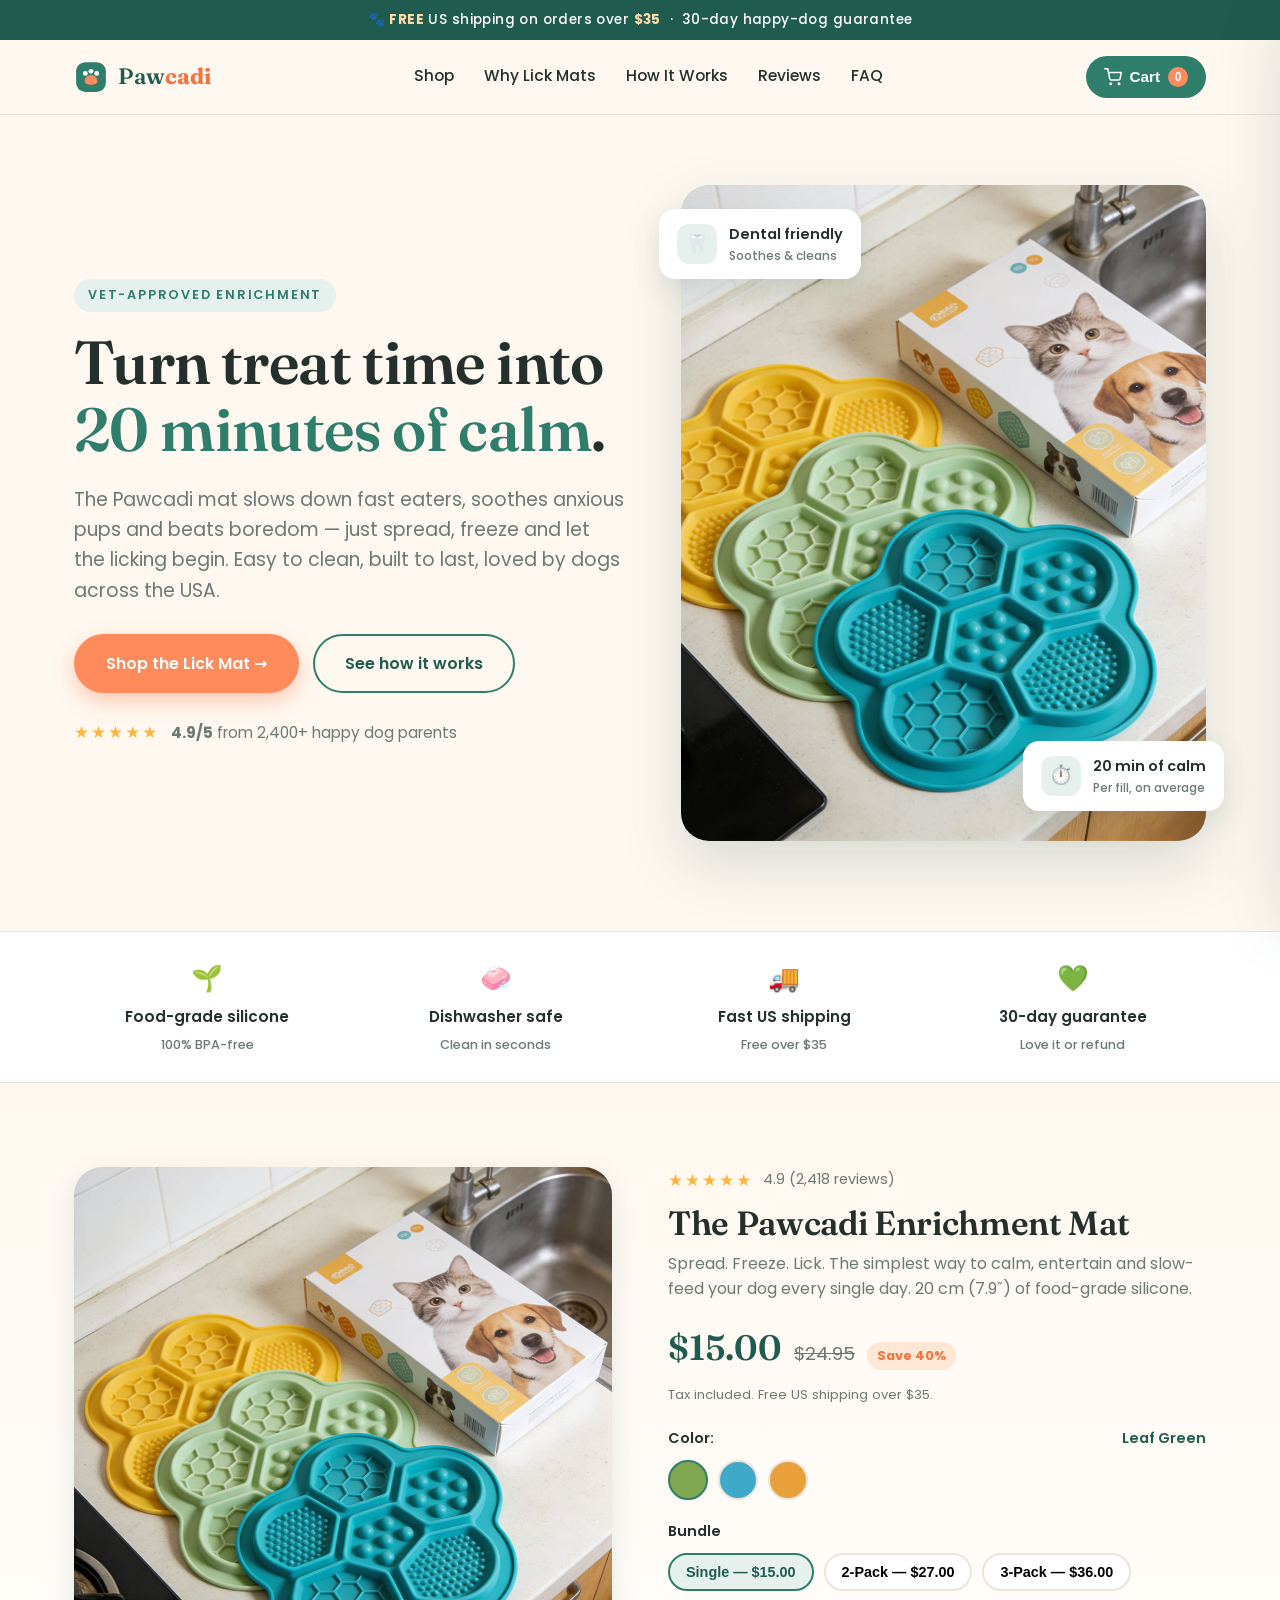
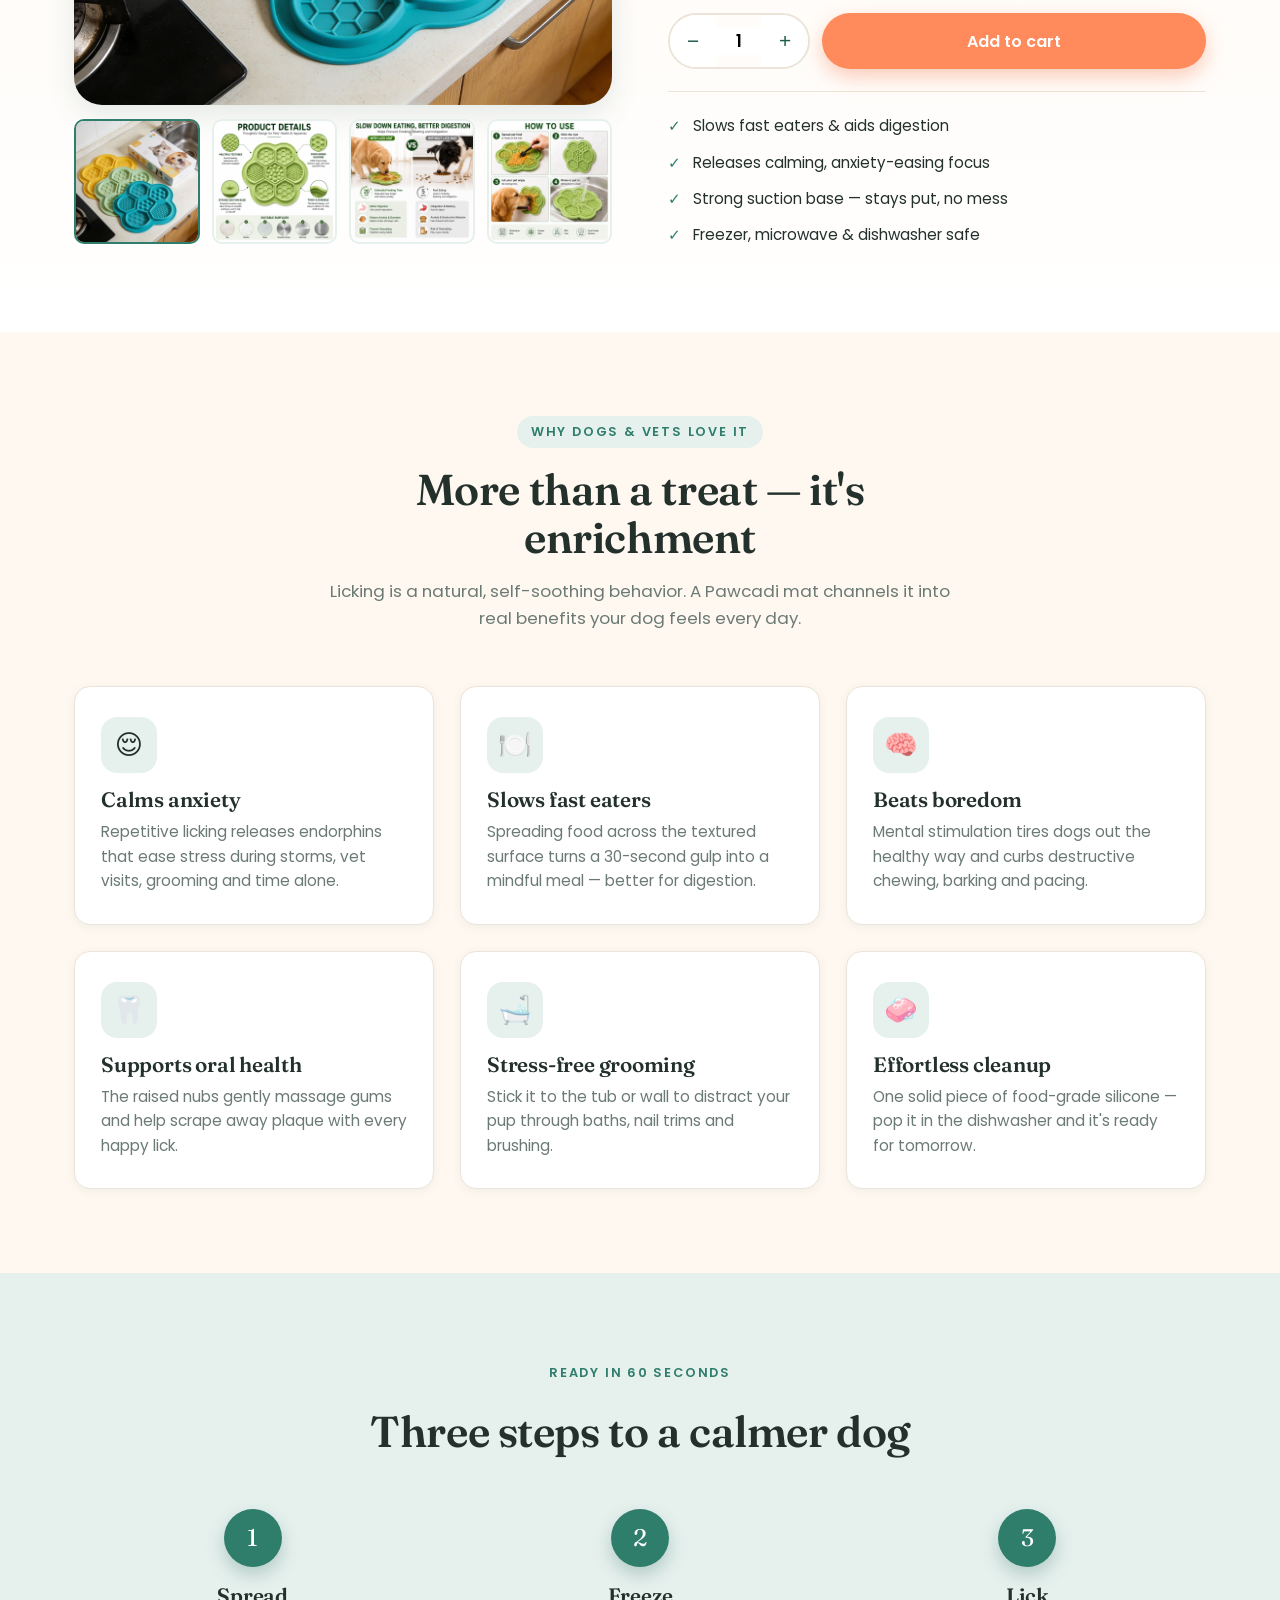
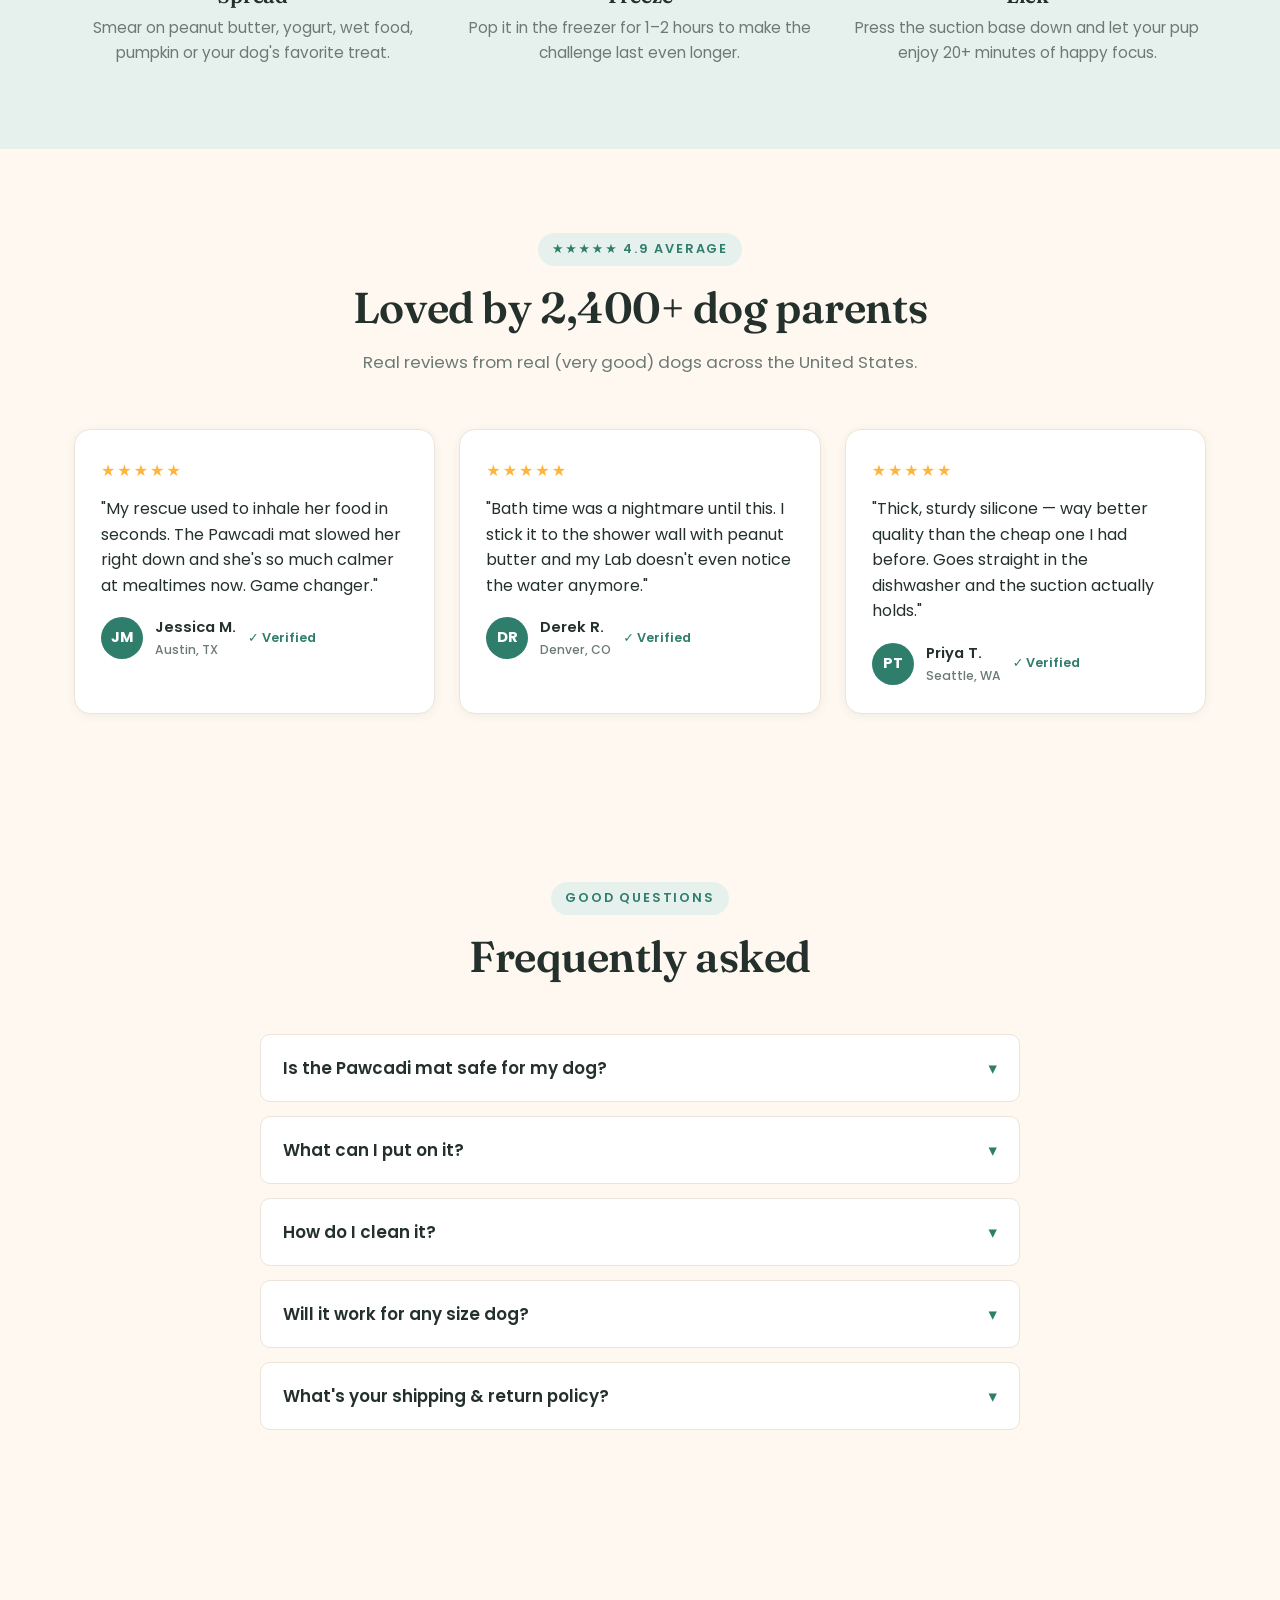
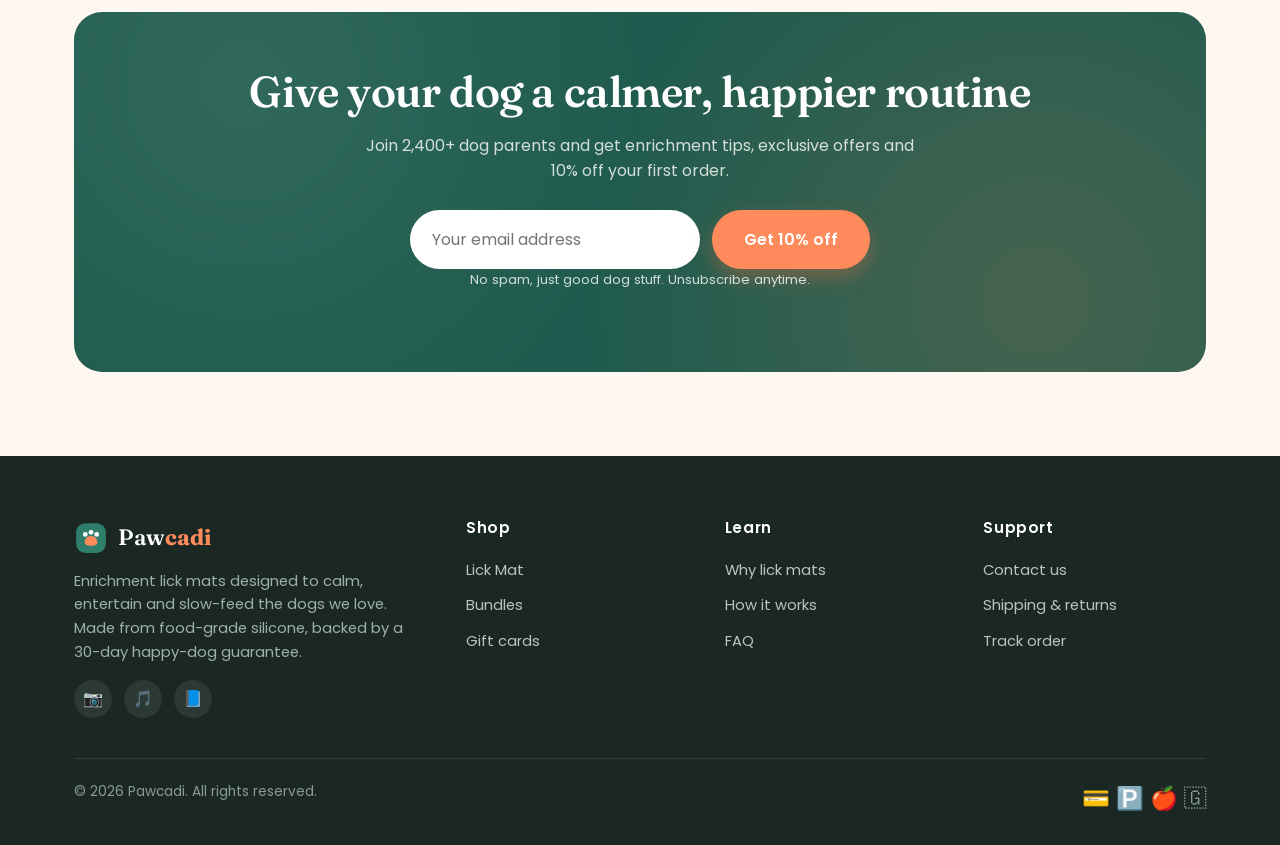
==== index.html @ 3068d496 "Pawcadi storefront: dog lick mat e-commerce site Static HTML/CSS/JS storefront wired to Shopify chec" ====
<!DOCTYPE html>
<html lang="en">
<head>
  <meta charset="UTF-8" />
  <meta name="viewport" content="width=device-width, initial-scale=1.0" />
  <title>Pawcadi — Enrichment Lick Mats for Dogs | Calm, Slow-Feed &amp; Treat</title>
  <meta name="description" content="Pawcadi makes vet-approved silicone lick mats that calm anxious dogs, slow down fast eaters and turn treat time into 20 minutes of happy enrichment. Free US shipping over $35." />

  <!-- Open Graph -->
  <meta property="og:title" content="Pawcadi — Enrichment Lick Mats for Dogs" />
  <meta property="og:description" content="Calm anxious pups, slow down fast eaters, and beat boredom with the vet-approved Pawcadi mat." />
  <meta property="og:type" content="website" />
  <meta property="og:image" content="assets/images/hero.jpg" />

  <link rel="icon" href="assets/favicon.svg" type="image/svg+xml" />

  <!-- Fonts -->
  <link rel="preconnect" href="https://fonts.googleapis.com" />
  <link rel="preconnect" href="https://fonts.gstatic.com" crossorigin />
  <link href="https://fonts.googleapis.com/css2?family=Fraunces:opsz,wght@9..144,500;9..144,600&family=Poppins:wght@400;500;600;700&display=swap" rel="stylesheet" />

  <link rel="stylesheet" href="css/styles.css" />
</head>
<body>

  <!-- Announcement bar -->
  <div class="announce">
    🐾 <b>FREE</b> US shipping on orders over <b>$35</b> &nbsp;·&nbsp; 30-day happy-dog guarantee
  </div>

  <!-- Header -->
  <header class="site-header" id="top">
    <div class="container nav">
      <a href="#top" class="logo" aria-label="Pawcadi home">
        <svg viewBox="0 0 48 48" fill="none" aria-hidden="true">
          <rect x="3" y="3" width="42" height="42" rx="13" fill="#2f7d6b"/>
          <circle cx="16" cy="19" r="3.4" fill="#fff"/>
          <circle cx="24" cy="16" r="3.4" fill="#fff"/>
          <circle cx="32" cy="19" r="3.4" fill="#fff"/>
          <path d="M24 21c5 0 9 4 9 9 0 3.5-4 5-9 5s-9-1.5-9-5c0-5 4-9 9-9z" fill="#ff8a5b"/>
        </svg>
        <span>Paw<b>cadi</b></span>
      </a>

      <nav class="nav-links" aria-label="Primary">
        <a href="#shop">Shop</a>
        <a href="#benefits">Why Lick Mats</a>
        <a href="#how">How It Works</a>
        <a href="#reviews">Reviews</a>
        <a href="#faq">FAQ</a>
      </nav>

      <div class="nav-actions">
        <button class="cart-btn" id="openCart" aria-haspopup="dialog">
          <svg width="18" height="18" viewBox="0 0 24 24" fill="none" stroke="currentColor" stroke-width="2" stroke-linecap="round" stroke-linejoin="round" aria-hidden="true">
            <circle cx="9" cy="21" r="1"/><circle cx="20" cy="21" r="1"/>
            <path d="M1 1h4l2.7 13.4a2 2 0 0 0 2 1.6h9.7a2 2 0 0 0 2-1.6L23 6H6"/>
          </svg>
          <span class="label">Cart</span>
          <span class="cart-count" id="cartCount">0</span>
        </button>
        <button class="nav-toggle" id="navToggle" aria-label="Menu" aria-expanded="false">
          <span></span><span></span><span></span>
        </button>
      </div>
    </div>
  </header>

  <main>
    <!-- Hero -->
    <section class="hero">
      <div class="container hero-grid">
        <div class="hero-copy">
          <span class="eyebrow">Vet-approved enrichment</span>
          <h1>Turn treat time into <em>20 minutes of calm</em>.</h1>
          <p class="hero-lead">
            The Pawcadi mat slows down fast eaters, soothes anxious pups and beats
            boredom — just spread, freeze and let the licking begin. Easy to clean,
            built to last, loved by dogs across the USA.
          </p>
          <div class="hero-cta">
            <a href="#shop" class="btn btn-primary">Shop the Lick Mat →</a>
            <a href="#how" class="btn btn-ghost">See how it works</a>
          </div>
          <div class="hero-rating">
            <span class="stars" aria-hidden="true">★★★★★</span>
            <span><b>4.9/5</b> from 2,400+ happy dog parents</span>
          </div>
        </div>

        <div class="hero-media">
          <div class="media-frame">
            <img src="assets/images/hero.jpg" alt="Happy dog licking a Pawcadi enrichment mat"
                 onerror="this.onerror=null;this.src='assets/placeholder.svg'" />
          </div>
          <div class="floating-card tl">
            <span class="ic">🦷</span>
            <span>Dental friendly<small>Soothes &amp; cleans</small></span>
          </div>
          <div class="floating-card br">
            <span class="ic">⏱️</span>
            <span>20 min of calm<small>Per fill, on average</small></span>
          </div>
        </div>
      </div>
    </section>

    <!-- Trust strip -->
    <div class="trust">
      <div class="container trust-grid">
        <div class="trust-item"><span class="ic">🌱</span> Food-grade silicone <small>100% BPA-free</small></div>
        <div class="trust-item"><span class="ic">🧼</span> Dishwasher safe <small>Clean in seconds</small></div>
        <div class="trust-item"><span class="ic">🚚</span> Fast US shipping <small>Free over $35</small></div>
        <div class="trust-item"><span class="ic">💚</span> 30-day guarantee <small>Love it or refund</small></div>
      </div>
    </div>

    <!-- Product / Buy box -->
    <section id="shop">
      <div class="container">
        <div class="product">
          <!-- Gallery -->
          <div class="gallery">
            <div class="main-img">
              <img id="mainImg" src="assets/images/product-1.jpg" alt="Pawcadi silicone lick mat"
                   onerror="this.onerror=null;this.src='assets/placeholder.svg'" />
            </div>
            <div class="thumbs" id="thumbs">
              <button class="thumb is-active" data-img="assets/images/product-1.jpg" aria-label="View image 1">
                <img src="assets/images/product-1.jpg" alt="" onerror="this.onerror=null;this.src='assets/placeholder.svg'" />
              </button>
              <button class="thumb" data-img="assets/images/product-2.jpg" aria-label="View image 2">
                <img src="assets/images/product-2.jpg" alt="" onerror="this.onerror=null;this.src='assets/placeholder.svg'" />
              </button>
              <button class="thumb" data-img="assets/images/product-3.jpg" aria-label="View image 3">
                <img src="assets/images/product-3.jpg" alt="" onerror="this.onerror=null;this.src='assets/placeholder.svg'" />
              </button>
              <button class="thumb" data-img="assets/images/product-4.jpg" aria-label="View image 4">
                <img src="assets/images/product-4.jpg" alt="" onerror="this.onerror=null;this.src='assets/placeholder.svg'" />
              </button>
            </div>
          </div>

          <!-- Buy box -->
          <div class="buybox">
            <div class="rating-row">
              <span class="stars" aria-hidden="true">★★★★★</span>
              <span>4.9 (2,418 reviews)</span>
            </div>
            <h2>The Pawcadi Enrichment Mat</h2>
            <p class="subtitle">Spread. Freeze. Lick. The simplest way to calm, entertain and slow-feed your dog every single day. 20&nbsp;cm (7.9″) of food-grade silicone.</p>

            <div class="price-row">
              <span class="price" id="displayPrice">$15.00</span>
              <span class="price-old">$24.95</span>
              <span class="price-save">Save 40%</span>
            </div>
            <p class="tax-note">Tax included. Free US shipping over $35.</p>

            <!-- Color -->
            <div class="opt-group">
              <div class="opt-label">Color: <span class="val" id="colorVal">Leaf Green</span></div>
              <div class="swatches" id="colorSwatches" role="group" aria-label="Color">
                <button class="swatch is-active" data-color="#7fa650" data-name="Leaf Green" style="background:#7fa650" aria-label="Leaf Green"></button>
                <button class="swatch" data-color="#3fa9c9" data-name="Ocean Blue" style="background:#3fa9c9" aria-label="Ocean Blue"></button>
                <button class="swatch" data-color="#e8a13a" data-name="Sunset Orange" style="background:#e8a13a" aria-label="Sunset Orange"></button>
              </div>
            </div>

            <!-- Bundle / size -->
            <div class="opt-group">
              <div class="opt-label">Bundle</div>
              <div class="swatches" id="bundleSwatches" role="group" aria-label="Bundle">
                <button class="swatch is-active" data-price="15.00" data-units="1" data-name="Single Mat">Single — $15.00</button>
                <button class="swatch" data-price="27.00" data-units="2" data-name="2-Pack (Best Value)">2-Pack — $27.00</button>
                <button class="swatch" data-price="36.00" data-units="3" data-name="3-Pack">3-Pack — $36.00</button>
              </div>
            </div>

            <!-- Qty + add -->
            <div class="qty-add">
              <div class="qty">
                <button type="button" id="qtyMinus" aria-label="Decrease quantity">−</button>
                <input id="qtyInput" type="number" value="1" min="1" max="20" inputmode="numeric" aria-label="Quantity" />
                <button type="button" id="qtyPlus" aria-label="Increase quantity">+</button>
              </div>
              <button class="btn btn-primary btn-add" id="addToCart">Add to cart</button>
            </div>

            <ul class="buy-perks">
              <li><span class="ic">✓</span> Slows fast eaters &amp; aids digestion</li>
              <li><span class="ic">✓</span> Releases calming, anxiety-easing focus</li>
              <li><span class="ic">✓</span> Strong suction base — stays put, no mess</li>
              <li><span class="ic">✓</span> Freezer, microwave &amp; dishwasher safe</li>
            </ul>
          </div>
        </div>
      </div>
    </section>

    <!-- Benefits -->
    <section id="benefits">
      <div class="container">
        <div class="section-head">
          <span class="eyebrow">Why dogs &amp; vets love it</span>
          <h2>More than a treat — it's enrichment</h2>
          <p>Licking is a natural, self-soothing behavior. A Pawcadi mat channels it into real benefits your dog feels every day.</p>
        </div>
        <div class="benefits-grid">
          <article class="benefit">
            <div class="ic">😌</div>
            <h3>Calms anxiety</h3>
            <p>Repetitive licking releases endorphins that ease stress during storms, vet visits, grooming and time alone.</p>
          </article>
          <article class="benefit">
            <div class="ic">🍽️</div>
            <h3>Slows fast eaters</h3>
            <p>Spreading food across the textured surface turns a 30-second gulp into a mindful meal — better for digestion.</p>
          </article>
          <article class="benefit">
            <div class="ic">🧠</div>
            <h3>Beats boredom</h3>
            <p>Mental stimulation tires dogs out the healthy way and curbs destructive chewing, barking and pacing.</p>
          </article>
          <article class="benefit">
            <div class="ic">🦷</div>
            <h3>Supports oral health</h3>
            <p>The raised nubs gently massage gums and help scrape away plaque with every happy lick.</p>
          </article>
          <article class="benefit">
            <div class="ic">🛁</div>
            <h3>Stress-free grooming</h3>
            <p>Stick it to the tub or wall to distract your pup through baths, nail trims and brushing.</p>
          </article>
          <article class="benefit">
            <div class="ic">🧼</div>
            <h3>Effortless cleanup</h3>
            <p>One solid piece of food-grade silicone — pop it in the dishwasher and it's ready for tomorrow.</p>
          </article>
        </div>
      </div>
    </section>

    <!-- How it works -->
    <section id="how" class="how">
      <div class="container">
        <div class="section-head">
          <span class="eyebrow">Ready in 60 seconds</span>
          <h2>Three steps to a calmer dog</h2>
        </div>
        <div class="steps">
          <div class="step">
            <div class="num">1</div>
            <h3>Spread</h3>
            <p>Smear on peanut butter, yogurt, wet food, pumpkin or your dog's favorite treat.</p>
          </div>
          <div class="step">
            <div class="num">2</div>
            <h3>Freeze</h3>
            <p>Pop it in the freezer for 1–2 hours to make the challenge last even longer.</p>
          </div>
          <div class="step">
            <div class="num">3</div>
            <h3>Lick</h3>
            <p>Press the suction base down and let your pup enjoy 20+ minutes of happy focus.</p>
          </div>
        </div>
      </div>
    </section>

    <!-- Reviews -->
    <section id="reviews">
      <div class="container">
        <div class="section-head">
          <span class="eyebrow">★★★★★ 4.9 average</span>
          <h2>Loved by 2,400+ dog parents</h2>
          <p>Real reviews from real (very good) dogs across the United States.</p>
        </div>
        <div class="reviews-grid">
          <article class="review">
            <div class="stars" aria-hidden="true">★★★★★</div>
            <p>"My rescue used to inhale her food in seconds. The Pawcadi mat slowed her right down and she's so much calmer at mealtimes now. Game changer."</p>
            <div class="reviewer">
              <span class="avatar">JM</span>
              <span>Jessica M. <small>Austin, TX</small></span>
              <span class="verified">✓ Verified</span>
            </div>
          </article>
          <article class="review">
            <div class="stars" aria-hidden="true">★★★★★</div>
            <p>"Bath time was a nightmare until this. I stick it to the shower wall with peanut butter and my Lab doesn't even notice the water anymore."</p>
            <div class="reviewer">
              <span class="avatar">DR</span>
              <span>Derek R. <small>Denver, CO</small></span>
              <span class="verified">✓ Verified</span>
            </div>
          </article>
          <article class="review">
            <div class="stars" aria-hidden="true">★★★★★</div>
            <p>"Thick, sturdy silicone — way better quality than the cheap one I had before. Goes straight in the dishwasher and the suction actually holds."</p>
            <div class="reviewer">
              <span class="avatar">PT</span>
              <span>Priya T. <small>Seattle, WA</small></span>
              <span class="verified">✓ Verified</span>
            </div>
          </article>
        </div>
      </div>
    </section>

    <!-- FAQ -->
    <section id="faq">
      <div class="container">
        <div class="section-head">
          <span class="eyebrow">Good questions</span>
          <h2>Frequently asked</h2>
        </div>
        <div class="faq">
          <div class="faq-item">
            <button class="faq-q">Is the Pawcadi mat safe for my dog?
              <span class="chev" aria-hidden="true">▾</span></button>
            <div class="faq-a"><p>Yes. It's made from 100% food-grade, BPA-free silicone with no fillers. As with any feeding product, always supervise your dog and replace the mat if it becomes damaged.</p></div>
          </div>
          <div class="faq-item">
            <button class="faq-q">What can I put on it?
              <span class="chev" aria-hidden="true">▾</span></button>
            <div class="faq-a"><p>Anything spreadable and dog-safe: peanut butter (xylitol-free), plain yogurt, wet food, mashed banana, pumpkin purée, bone broth or wet kibble. Freeze it to make the fun last longer.</p></div>
          </div>
          <div class="faq-item">
            <button class="faq-q">How do I clean it?
              <span class="chev" aria-hidden="true">▾</span></button>
            <div class="faq-a"><p>It's top-rack dishwasher safe, or rinse it under warm soapy water. The single-piece silicone design means no cracks or seams for food to hide in.</p></div>
          </div>
          <div class="faq-item">
            <button class="faq-q">Will it work for any size dog?
              <span class="chev" aria-hidden="true">▾</span></button>
            <div class="faq-a"><p>Absolutely — from Chihuahuas to Great Danes. The mat suits all breeds; just match the portion size to your dog and supervise smaller pups.</p></div>
          </div>
          <div class="faq-item">
            <button class="faq-q">What's your shipping &amp; return policy?
              <span class="chev" aria-hidden="true">▾</span></button>
            <div class="faq-a"><p>We ship across the USA in 3–5 business days, free on orders over $35. Not happy? Return it within 30 days for a full refund — no questions asked.</p></div>
          </div>
        </div>
      </div>
    </section>

    <!-- CTA band -->
    <section>
      <div class="container">
        <div class="cta-band">
          <h2>Give your dog a calmer, happier routine</h2>
          <p>Join 2,400+ dog parents and get enrichment tips, exclusive offers and 10% off your first order.</p>
          <form class="newsletter" id="newsletter">
            <input type="email" placeholder="Your email address" aria-label="Email address" required />
            <button class="btn btn-primary" type="submit">Get 10% off</button>
          </form>
          <p class="cta-note">No spam, just good dog stuff. Unsubscribe anytime.</p>
        </div>
      </div>
    </section>
  </main>

  <!-- Footer -->
  <footer class="site-footer">
    <div class="container">
      <div class="footer-grid">
        <div class="footer-about">
          <a href="#top" class="logo">
            <svg viewBox="0 0 48 48" fill="none" aria-hidden="true" style="width:34px;height:34px">
              <rect x="3" y="3" width="42" height="42" rx="13" fill="#2f7d6b"/>
              <circle cx="16" cy="19" r="3.4" fill="#fff"/><circle cx="24" cy="16" r="3.4" fill="#fff"/>
              <circle cx="32" cy="19" r="3.4" fill="#fff"/>
              <path d="M24 21c5 0 9 4 9 9 0 3.5-4 5-9 5s-9-1.5-9-5c0-5 4-9 9-9z" fill="#ff8a5b"/>
            </svg>
            <span style="color:#fff">Paw<b style="color:#ff8a5b">cadi</b></span>
          </a>
          <p>Enrichment lick mats designed to calm, entertain and slow-feed the dogs we love. Made from food-grade silicone, backed by a 30-day happy-dog guarantee.</p>
          <div class="socials">
            <a href="#" aria-label="Instagram">📷</a>
            <a href="#" aria-label="TikTok">🎵</a>
            <a href="#" aria-label="Facebook">📘</a>
          </div>
        </div>
        <div class="footer-col">
          <h4>Shop</h4>
          <a href="#shop">Lick Mat</a>
          <a href="#shop">Bundles</a>
          <a href="#shop">Gift cards</a>
        </div>
        <div class="footer-col">
          <h4>Learn</h4>
          <a href="#benefits">Why lick mats</a>
          <a href="#how">How it works</a>
          <a href="#faq">FAQ</a>
        </div>
        <div class="footer-col">
          <h4>Support</h4>
          <a href="#">Contact us</a>
          <a href="#">Shipping &amp; returns</a>
          <a href="#">Track order</a>
        </div>
      </div>
      <div class="footer-bottom">
        <span>© <span id="year"></span> Pawcadi. All rights reserved.</span>
        <span class="payments" aria-label="Accepted payments">💳 🅿️ 🍎 🇬</span>
      </div>
    </div>
  </footer>

  <!-- Cart drawer -->
  <div class="overlay" id="overlay"></div>
  <aside class="drawer" id="drawer" role="dialog" aria-modal="true" aria-label="Shopping cart">
    <div class="drawer-head">
      <h3>Your cart</h3>
      <button class="drawer-close" id="closeCart" aria-label="Close cart">×</button>
    </div>
    <div class="drawer-body" id="cartBody"></div>
    <div class="drawer-foot">
      <div class="cart-total"><span>Subtotal</span><span id="cartTotal">$0.00</span></div>
      <p class="ship-note" id="shipNote">Add $35.00 more for free shipping.</p>
      <button class="btn btn-dark btn-block" id="checkoutBtn">Checkout</button>
    </div>
  </aside>

  <script src="js/main.js"></script>
</body>
</html>
---- css/styles.css ----
/* =====================================================================
   Pawcadi — Enrichment Lick Mats for Dogs
   Stylesheet
   ---------------------------------------------------------------------
   Sections:
   1.  Design tokens (CSS variables)
   2.  Reset & base
   3.  Layout helpers
   4.  Buttons & badges
   5.  Header & navigation
   6.  Announcement bar
   7.  Hero
   8.  Trust strip
   9.  Product / buy box
   10. Benefits
   11. How to use
   12. Reviews
   13. FAQ
   14. Guarantee / newsletter
   15. Footer
   16. Cart drawer
   17. Responsive
   ===================================================================== */

/* 1. Design tokens ---------------------------------------------------- */
:root {
  --brand:       #2f7d6b;
  --brand-dark:  #1f5b4e;
  --brand-soft:  #e6f1ee;
  --accent:      #ff8a5b;
  --accent-dark: #f4733f;
  --cream:       #fff8f0;
  --ink:         #23302c;
  --muted:       #6b7a74;
  --line:        #ece4d8;
  --white:       #ffffff;
  --star:        #ffb53d;

  --radius:   16px;
  --radius-sm: 10px;
  --radius-lg: 28px;
  --shadow-sm: 0 2px 10px rgba(31, 91, 78, .07);
  --shadow:    0 10px 30px rgba(31, 91, 78, .12);
  --shadow-lg: 0 24px 60px rgba(31, 91, 78, .18);

  --max: 1180px;
  --font: "Poppins", "Segoe UI", system-ui, -apple-system, sans-serif;
  --font-head: "Fraunces", Georgia, "Times New Roman", serif;
}

/* 2. Reset & base ----------------------------------------------------- */
*, *::before, *::after { box-sizing: border-box; }

html { scroll-behavior: smooth; }

body {
  margin: 0;
  font-family: var(--font);
  color: var(--ink);
  background: var(--cream);
  line-height: 1.6;
  -webkit-font-smoothing: antialiased;
}

img { max-width: 100%; display: block; }

a { color: inherit; text-decoration: none; }

h1, h2, h3, h4 {
  font-family: var(--font-head);
  font-weight: 600;
  line-height: 1.1;
  margin: 0 0 .4em;
  letter-spacing: -.01em;
}

h2 { font-size: clamp(1.9rem, 4vw, 2.7rem); }
h3 { font-size: 1.3rem; }

p { margin: 0 0 1rem; }

ul { margin: 0; padding: 0; list-style: none; }

:focus-visible {
  outline: 3px solid var(--accent);
  outline-offset: 2px;
  border-radius: 4px;
}

.visually-hidden {
  position: absolute; width: 1px; height: 1px;
  padding: 0; margin: -1px; overflow: hidden;
  clip: rect(0 0 0 0); white-space: nowrap; border: 0;
}

/* 3. Layout helpers --------------------------------------------------- */
.container {
  width: 100%;
  max-width: var(--max);
  margin: 0 auto;
  padding: 0 24px;
}

section { padding: 84px 0; }

.section-head {
  text-align: center;
  max-width: 640px;
  margin: 0 auto 54px;
}

.section-head p { color: var(--muted); font-size: 1.05rem; }

.eyebrow {
  display: inline-block;
  font-family: var(--font);
  font-weight: 600;
  font-size: .8rem;
  letter-spacing: .14em;
  text-transform: uppercase;
  color: var(--brand);
  background: var(--brand-soft);
  padding: 6px 14px;
  border-radius: 100px;
  margin-bottom: 18px;
}

/* 4. Buttons & badges ------------------------------------------------- */
.btn {
  display: inline-flex;
  align-items: center;
  justify-content: center;
  gap: 10px;
  font-family: var(--font);
  font-weight: 600;
  font-size: 1rem;
  padding: 15px 30px;
  border-radius: 100px;
  border: 2px solid transparent;
  cursor: pointer;
  transition: transform .15s ease, box-shadow .2s ease, background .2s ease;
  white-space: nowrap;
}
.btn:active { transform: translateY(1px); }

.btn-primary {
  background: var(--accent);
  color: #fff;
  box-shadow: 0 8px 20px rgba(244, 115, 63, .35);
}
.btn-primary:hover { background: var(--accent-dark); transform: translateY(-2px); }

.btn-dark { background: var(--brand); color: #fff; }
.btn-dark:hover { background: var(--brand-dark); transform: translateY(-2px); }

.btn-ghost {
  background: transparent;
  color: var(--brand-dark);
  border-color: var(--brand);
}
.btn-ghost:hover { background: var(--brand-soft); }

.btn-block { width: 100%; }

.pill {
  display: inline-flex;
  align-items: center;
  gap: 7px;
  font-size: .85rem;
  font-weight: 600;
  color: var(--brand-dark);
}

/* 5. Header & navigation ---------------------------------------------- */
.site-header {
  position: sticky;
  top: 0;
  z-index: 50;
  background: rgba(255, 248, 240, .9);
  backdrop-filter: blur(10px);
  border-bottom: 1px solid var(--line);
}
.nav {
  display: flex;
  align-items: center;
  justify-content: space-between;
  gap: 20px;
  height: 74px;
}
.logo {
  display: flex;
  align-items: center;
  gap: 10px;
  font-family: var(--font-head);
  font-weight: 600;
  font-size: 1.4rem;
  color: var(--brand-dark);
}
.logo svg { width: 34px; height: 34px; }
.logo span b { color: var(--accent-dark); }

.nav-links {
  display: flex;
  gap: 30px;
  font-weight: 500;
  font-size: .97rem;
}
.nav-links a { position: relative; padding: 4px 0; color: var(--ink); }
.nav-links a::after {
  content: "";
  position: absolute;
  left: 0; bottom: -2px;
  width: 0; height: 2px;
  background: var(--accent);
  transition: width .2s ease;
}
.nav-links a:hover::after { width: 100%; }

.nav-actions { display: flex; align-items: center; gap: 12px; }

.cart-btn {
  position: relative;
  display: inline-flex;
  align-items: center;
  gap: 8px;
  background: var(--brand);
  color: #fff;
  border: none;
  padding: 11px 18px;
  border-radius: 100px;
  font-weight: 600;
  font-size: .95rem;
  cursor: pointer;
  transition: background .2s ease;
}
.cart-btn:hover { background: var(--brand-dark); }
.cart-count {
  background: var(--accent);
  color: #fff;
  font-size: .75rem;
  font-weight: 700;
  min-width: 20px;
  height: 20px;
  padding: 0 5px;
  border-radius: 100px;
  display: grid;
  place-items: center;
}

.nav-toggle {
  display: none;
  background: none;
  border: none;
  cursor: pointer;
  padding: 6px;
}
.nav-toggle span {
  display: block;
  width: 24px; height: 2px;
  background: var(--ink);
  margin: 5px 0;
  border-radius: 2px;
  transition: .2s ease;
}

/* 6. Announcement bar ------------------------------------------------- */
.announce {
  background: var(--brand-dark);
  color: #fff;
  text-align: center;
  font-size: .85rem;
  letter-spacing: .03em;
  padding: 9px 16px;
  font-weight: 500;
}
.announce b { color: #ffd9a8; }

/* 7. Hero ------------------------------------------------------------- */
.hero { padding: 70px 0 90px; overflow: hidden; }
.hero-grid {
  display: grid;
  grid-template-columns: 1.05fr 1fr;
  gap: 56px;
  align-items: center;
}
.hero h1 {
  font-size: clamp(2.4rem, 5.2vw, 3.8rem);
  margin-bottom: .35em;
}
.hero h1 em { color: var(--brand); font-style: normal; }
.hero-lead {
  font-size: 1.18rem;
  color: var(--muted);
  max-width: 32em;
  margin-bottom: 28px;
}
.hero-cta { display: flex; flex-wrap: wrap; gap: 14px; margin-bottom: 26px; }

.hero-rating {
  display: flex;
  align-items: center;
  gap: 12px;
  font-size: .95rem;
  color: var(--muted);
}
.stars { color: var(--star); letter-spacing: 2px; font-size: 1.05rem; }

.hero-media { position: relative; }
.hero-media .media-frame {
  border-radius: var(--radius-lg);
  box-shadow: var(--shadow-lg);
  overflow: hidden;
  aspect-ratio: 4 / 5;
  background: var(--brand-soft);
}
.hero-media .media-frame img,
.media-frame img { width: 100%; height: 100%; object-fit: cover; }

.floating-card {
  position: absolute;
  background: #fff;
  border-radius: var(--radius);
  box-shadow: var(--shadow);
  padding: 14px 18px;
  display: flex;
  align-items: center;
  gap: 12px;
  font-size: .9rem;
  font-weight: 600;
}
.floating-card .ic {
  width: 40px; height: 40px;
  border-radius: 12px;
  background: var(--brand-soft);
  display: grid; place-items: center;
  font-size: 1.2rem;
}
.floating-card.tl { top: 24px; left: -22px; }
.floating-card.br { bottom: 30px; right: -18px; }
.floating-card small { display: block; font-weight: 500; color: var(--muted); }

/* 8. Trust strip ------------------------------------------------------ */
.trust {
  background: var(--white);
  border-top: 1px solid var(--line);
  border-bottom: 1px solid var(--line);
  padding: 26px 0;
}
.trust-grid {
  display: grid;
  grid-template-columns: repeat(4, 1fr);
  gap: 22px;
  text-align: center;
}
.trust-item {
  display: flex;
  flex-direction: column;
  align-items: center;
  gap: 6px;
  font-weight: 600;
  font-size: .95rem;
}
.trust-item .ic { font-size: 1.6rem; }
.trust-item small { font-weight: 500; color: var(--muted); font-size: .8rem; }

/* 9. Product / buy box ------------------------------------------------ */
#shop { background: linear-gradient(180deg, var(--cream), #fff); }
.product {
  display: grid;
  grid-template-columns: 1fr 1fr;
  gap: 56px;
  align-items: start;
}

/* gallery */
.gallery .main-img {
  border-radius: var(--radius-lg);
  overflow: hidden;
  aspect-ratio: 1 / 1;
  background: var(--brand-soft);
  box-shadow: var(--shadow);
}
.gallery .main-img img { width: 100%; height: 100%; object-fit: cover; }
.thumbs {
  display: grid;
  grid-template-columns: repeat(4, 1fr);
  gap: 12px;
  margin-top: 14px;
}
.thumb {
  border-radius: var(--radius-sm);
  overflow: hidden;
  aspect-ratio: 1 / 1;
  background: var(--brand-soft);
  border: 2px solid transparent;
  cursor: pointer;
  padding: 0;
  transition: border-color .15s ease, transform .15s ease;
}
.thumb img { width: 100%; height: 100%; object-fit: cover; }
.thumb:hover { transform: translateY(-2px); }
.thumb.is-active { border-color: var(--brand); }

/* buy box */
.buybox .rating-row {
  display: flex; align-items: center; gap: 10px;
  font-size: .9rem; color: var(--muted); margin-bottom: 12px;
}
.buybox h2 { font-size: 2.1rem; margin-bottom: .25em; }
.buybox .subtitle { color: var(--muted); margin-bottom: 18px; }

.price-row {
  display: flex; align-items: baseline; gap: 12px; margin-bottom: 8px;
}
.price { font-family: var(--font-head); font-size: 2.2rem; font-weight: 600; color: var(--brand-dark); }
.price-old { color: var(--muted); text-decoration: line-through; font-size: 1.15rem; }
.price-save {
  background: #ffe7d6; color: var(--accent-dark);
  font-weight: 700; font-size: .8rem;
  padding: 4px 10px; border-radius: 100px;
}
.tax-note { font-size: .82rem; color: var(--muted); margin-bottom: 22px; }

.opt-group { margin-bottom: 20px; }
.opt-label {
  font-weight: 600; font-size: .9rem; margin-bottom: 10px;
  display: flex; justify-content: space-between;
}
.opt-label .val { color: var(--brand-dark); }
.swatches { display: flex; gap: 10px; flex-wrap: wrap; }
.swatch {
  border: 2px solid var(--line);
  background: #fff;
  border-radius: 100px;
  padding: 9px 16px;
  font-weight: 600;
  font-size: .9rem;
  cursor: pointer;
  transition: .15s ease;
}
.swatch:hover { border-color: var(--brand); }
.swatch.is-active { border-color: var(--brand); background: var(--brand-soft); color: var(--brand-dark); }
.swatch[data-color] { width: 40px; height: 40px; padding: 0; border-radius: 50%; }

.qty-add { display: flex; gap: 12px; margin: 22px 0 16px; }
.qty {
  display: flex; align-items: center;
  border: 2px solid var(--line);
  border-radius: 100px;
  overflow: hidden;
}
.qty button {
  width: 46px; height: 52px;
  background: #fff; border: none; cursor: pointer;
  font-size: 1.3rem; color: var(--brand-dark);
}
.qty button:hover { background: var(--brand-soft); }
.qty input {
  width: 46px; text-align: center; border: none;
  font-size: 1.05rem; font-weight: 600; font-family: var(--font);
  -moz-appearance: textfield;
}
.qty input::-webkit-outer-spin-button,
.qty input::-webkit-inner-spin-button { -webkit-appearance: none; margin: 0; }

.buybox .btn-add { flex: 1; height: 56px; }

.buy-perks {
  border-top: 1px solid var(--line);
  margin-top: 22px; padding-top: 22px;
  display: grid; gap: 12px;
}
.buy-perks li { display: flex; gap: 12px; align-items: flex-start; font-size: .95rem; }
.buy-perks .ic { color: var(--brand); flex-shrink: 0; font-weight: 700; }

/* 10. Benefits -------------------------------------------------------- */
.benefits-grid {
  display: grid;
  grid-template-columns: repeat(3, 1fr);
  gap: 26px;
}
.benefit {
  background: #fff;
  border: 1px solid var(--line);
  border-radius: var(--radius);
  padding: 30px 26px;
  box-shadow: var(--shadow-sm);
  transition: transform .2s ease, box-shadow .2s ease;
}
.benefit:hover { transform: translateY(-4px); box-shadow: var(--shadow); }
.benefit .ic {
  width: 56px; height: 56px;
  border-radius: 16px;
  background: var(--brand-soft);
  display: grid; place-items: center;
  font-size: 1.7rem;
  margin-bottom: 16px;
}
.benefit h3 { margin-bottom: 8px; }
.benefit p { color: var(--muted); margin: 0; font-size: .96rem; }

/* 11. How to use ------------------------------------------------------ */
.how { background: var(--brand-soft); }
.steps { display: grid; grid-template-columns: repeat(3, 1fr); gap: 30px; }
.step { text-align: center; position: relative; }
.step .num {
  width: 58px; height: 58px;
  margin: 0 auto 18px;
  border-radius: 50%;
  background: var(--brand);
  color: #fff;
  font-family: var(--font-head);
  font-size: 1.5rem;
  display: grid; place-items: center;
  box-shadow: 0 8px 18px rgba(31, 91, 78, .25);
}
.step h3 { margin-bottom: 8px; }
.step p { color: var(--muted); margin: 0; font-size: .96rem; }

/* 12. Reviews --------------------------------------------------------- */
.reviews-grid {
  display: grid;
  grid-template-columns: repeat(3, 1fr);
  gap: 24px;
}
.review {
  background: #fff;
  border: 1px solid var(--line);
  border-radius: var(--radius);
  padding: 28px 26px;
  box-shadow: var(--shadow-sm);
}
.review .stars { font-size: 1rem; margin-bottom: 12px; }
.review p { font-size: 1rem; }
.review .reviewer {
  display: flex; align-items: center; gap: 12px;
  margin-top: 18px; font-weight: 600; font-size: .92rem;
}
.review .avatar {
  width: 42px; height: 42px; border-radius: 50%;
  background: var(--brand); color: #fff;
  display: grid; place-items: center; font-weight: 700;
}
.review .reviewer small { display: block; color: var(--muted); font-weight: 500; }
.verified { color: var(--brand); font-size: .8rem; font-weight: 600; }

/* 13. FAQ ------------------------------------------------------------- */
.faq { max-width: 760px; margin: 0 auto; }
.faq-item {
  border: 1px solid var(--line);
  border-radius: var(--radius-sm);
  margin-bottom: 14px;
  background: #fff;
  overflow: hidden;
}
.faq-q {
  width: 100%;
  text-align: left;
  background: none;
  border: none;
  padding: 20px 22px;
  font-size: 1.05rem;
  font-weight: 600;
  font-family: var(--font);
  color: var(--ink);
  cursor: pointer;
  display: flex;
  justify-content: space-between;
  align-items: center;
  gap: 16px;
}
.faq-q .chev { transition: transform .2s ease; color: var(--brand); flex-shrink: 0; }
.faq-item.is-open .chev { transform: rotate(180deg); }
.faq-a {
  max-height: 0;
  overflow: hidden;
  transition: max-height .3s ease;
}
.faq-a p { padding: 0 22px 20px; margin: 0; color: var(--muted); }

/* 14. Guarantee / newsletter ------------------------------------------ */
.cta-band {
  background: var(--brand-dark);
  color: #fff;
  border-radius: var(--radius-lg);
  padding: 56px;
  text-align: center;
  background-image: radial-gradient(circle at 15% 20%, rgba(255,255,255,.08), transparent 40%),
                    radial-gradient(circle at 85% 80%, rgba(255,138,91,.18), transparent 45%);
}
.cta-band h2 { color: #fff; }
.cta-band p { color: rgba(255,255,255,.8); max-width: 36em; margin: 0 auto 26px; }
.newsletter {
  display: flex; gap: 12px; max-width: 460px; margin: 0 auto;
  flex-wrap: wrap; justify-content: center;
}
.newsletter input {
  flex: 1; min-width: 220px;
  border: none; border-radius: 100px;
  padding: 15px 22px; font-size: 1rem; font-family: var(--font);
}
.cta-note { font-size: .82rem; color: rgba(255,255,255,.6); margin-top: 14px; }

/* 15. Footer ---------------------------------------------------------- */
.site-footer {
  background: #1a2723;
  color: #cdd8d3;
  padding: 64px 0 28px;
}
.footer-grid {
  display: grid;
  grid-template-columns: 1.6fr 1fr 1fr 1fr;
  gap: 36px;
  padding-bottom: 40px;
  border-bottom: 1px solid rgba(255,255,255,.1);
}
.site-footer .logo { color: #fff; margin-bottom: 14px; }
.footer-about p { color: #9fb0a9; font-size: .92rem; max-width: 28em; }
.footer-col h4 { color: #fff; font-family: var(--font); font-size: .95rem; letter-spacing: .04em; margin-bottom: 16px; }
.footer-col a { display: block; padding: 6px 0; color: #b8c5bf; font-size: .92rem; }
.footer-col a:hover { color: #fff; }
.socials { display: flex; gap: 12px; margin-top: 16px; }
.socials a {
  width: 38px; height: 38px; border-radius: 50%;
  background: rgba(255,255,255,.08);
  display: grid; place-items: center;
}
.socials a:hover { background: var(--brand); }
.footer-bottom {
  display: flex; justify-content: space-between; flex-wrap: wrap; gap: 12px;
  padding-top: 22px; font-size: .85rem; color: #8a9b94;
}
.payments { display: flex; gap: 8px; align-items: center; font-size: 1.4rem; }

/* 16. Cart drawer ----------------------------------------------------- */
.overlay {
  position: fixed; inset: 0;
  background: rgba(20, 30, 26, .5);
  opacity: 0; visibility: hidden;
  transition: .25s ease;
  z-index: 90;
}
.overlay.is-open { opacity: 1; visibility: visible; }

.drawer {
  position: fixed;
  top: 0; right: 0;
  width: min(420px, 100%);
  height: 100%;
  background: var(--cream);
  z-index: 100;
  transform: translateX(100%);
  transition: transform .3s cubic-bezier(.4,0,.2,1);
  display: flex;
  flex-direction: column;
  box-shadow: var(--shadow-lg);
}
.drawer.is-open { transform: translateX(0); }
.drawer-head {
  display: flex; align-items: center; justify-content: space-between;
  padding: 22px 24px; border-bottom: 1px solid var(--line);
}
.drawer-head h3 { margin: 0; }
.drawer-close {
  background: none; border: none; cursor: pointer;
  font-size: 1.5rem; line-height: 1; color: var(--muted);
}
.drawer-body { flex: 1; overflow-y: auto; padding: 18px 24px; }

.cart-item {
  display: grid;
  grid-template-columns: 64px 1fr auto;
  gap: 14px;
  padding: 14px 0;
  border-bottom: 1px solid var(--line);
  align-items: center;
}
.cart-item .ci-img {
  width: 64px; height: 64px; border-radius: 12px;
  overflow: hidden; background: var(--brand-soft);
}
.cart-item .ci-img img { width: 100%; height: 100%; object-fit: cover; }
.cart-item h4 { font-family: var(--font); font-size: .95rem; margin: 0 0 4px; }
.cart-item .ci-meta { font-size: .82rem; color: var(--muted); }
.cart-item .ci-qty { display: inline-flex; align-items: center; gap: 8px; margin-top: 6px; }
.cart-item .ci-qty button {
  width: 26px; height: 26px; border-radius: 7px;
  border: 1px solid var(--line); background: #fff; cursor: pointer;
  font-size: 1rem; line-height: 1; color: var(--brand-dark);
}
.cart-item .ci-price { font-weight: 700; color: var(--brand-dark); }
.ci-remove {
  background: none; border: none; cursor: pointer;
  color: var(--muted); font-size: .78rem; text-decoration: underline;
  margin-top: 6px; padding: 0;
}

.cart-empty { text-align: center; color: var(--muted); padding: 60px 20px; }
.cart-empty .big { font-size: 3rem; margin-bottom: 10px; }

.drawer-foot { border-top: 1px solid var(--line); padding: 20px 24px; }
.cart-total {
  display: flex; justify-content: space-between;
  font-weight: 700; font-size: 1.15rem; margin-bottom: 6px;
}
.drawer-foot .ship-note { font-size: .82rem; color: var(--muted); margin-bottom: 16px; }

/* 17. Responsive ------------------------------------------------------ */
@media (max-width: 960px) {
  .hero-grid, .product { grid-template-columns: 1fr; gap: 40px; }
  .hero-media { order: -1; max-width: 460px; margin: 0 auto; }
  .floating-card.tl { left: 8px; }
  .floating-card.br { right: 8px; }
  .benefits-grid, .reviews-grid, .steps { grid-template-columns: 1fr 1fr; }
  .footer-grid { grid-template-columns: 1fr 1fr; }
}

@media (max-width: 720px) {
  section { padding: 60px 0; }
  .nav-links { display: none; }
  .nav-toggle { display: block; }
  .site-header.nav-open .nav-links {
    display: flex;
    position: absolute;
    top: 74px; left: 0; right: 0;
    flex-direction: column;
    background: var(--cream);
    padding: 18px 24px;
    gap: 6px;
    border-bottom: 1px solid var(--line);
    box-shadow: var(--shadow);
  }
  .site-header.nav-open .nav-links a { padding: 10px 0; }
  .trust-grid { grid-template-columns: 1fr 1fr; gap: 26px; }
  .benefits-grid, .reviews-grid, .steps { grid-template-columns: 1fr; }
  .footer-grid { grid-template-columns: 1fr; gap: 26px; }
  .cta-band { padding: 40px 24px; }
  .cart-btn .label { display: none; }
}

@media (prefers-reduced-motion: reduce) {
  * { animation: none !important; scroll-behavior: auto !important; transition: none !important; }
}
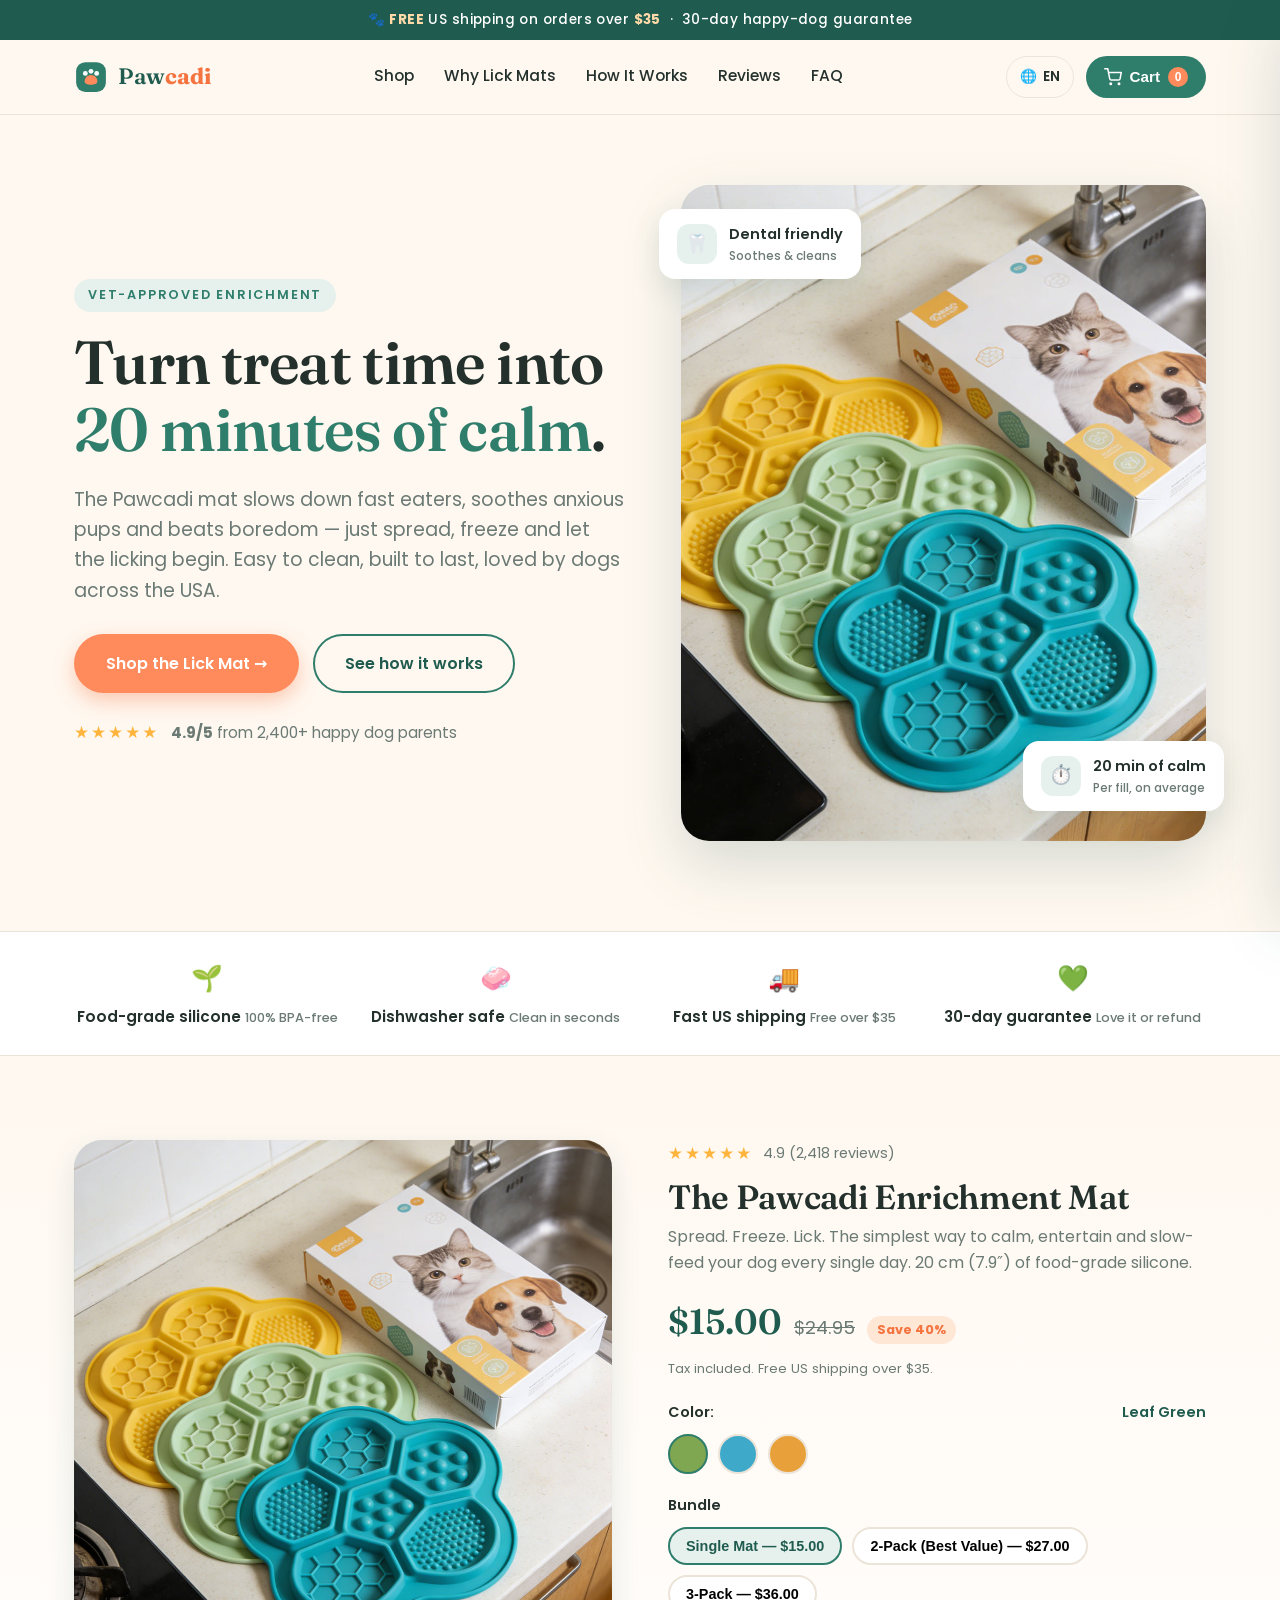
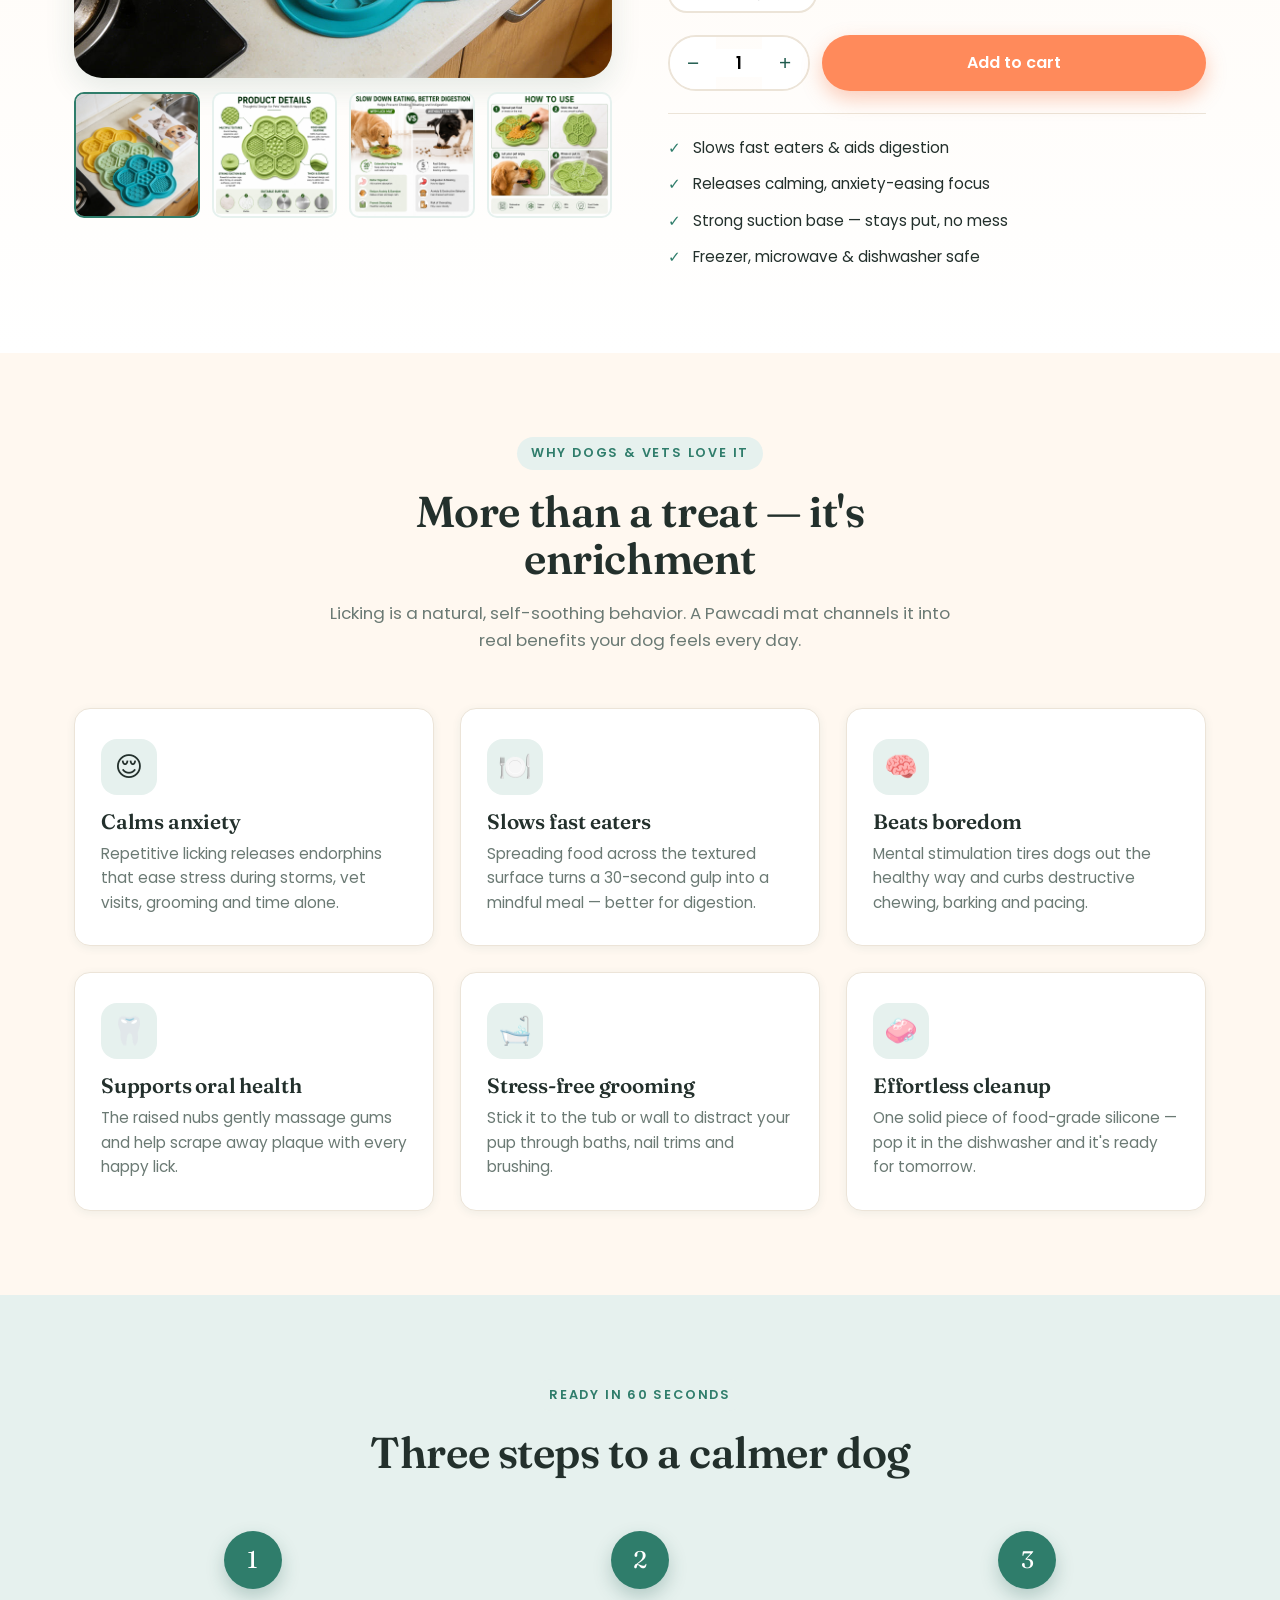
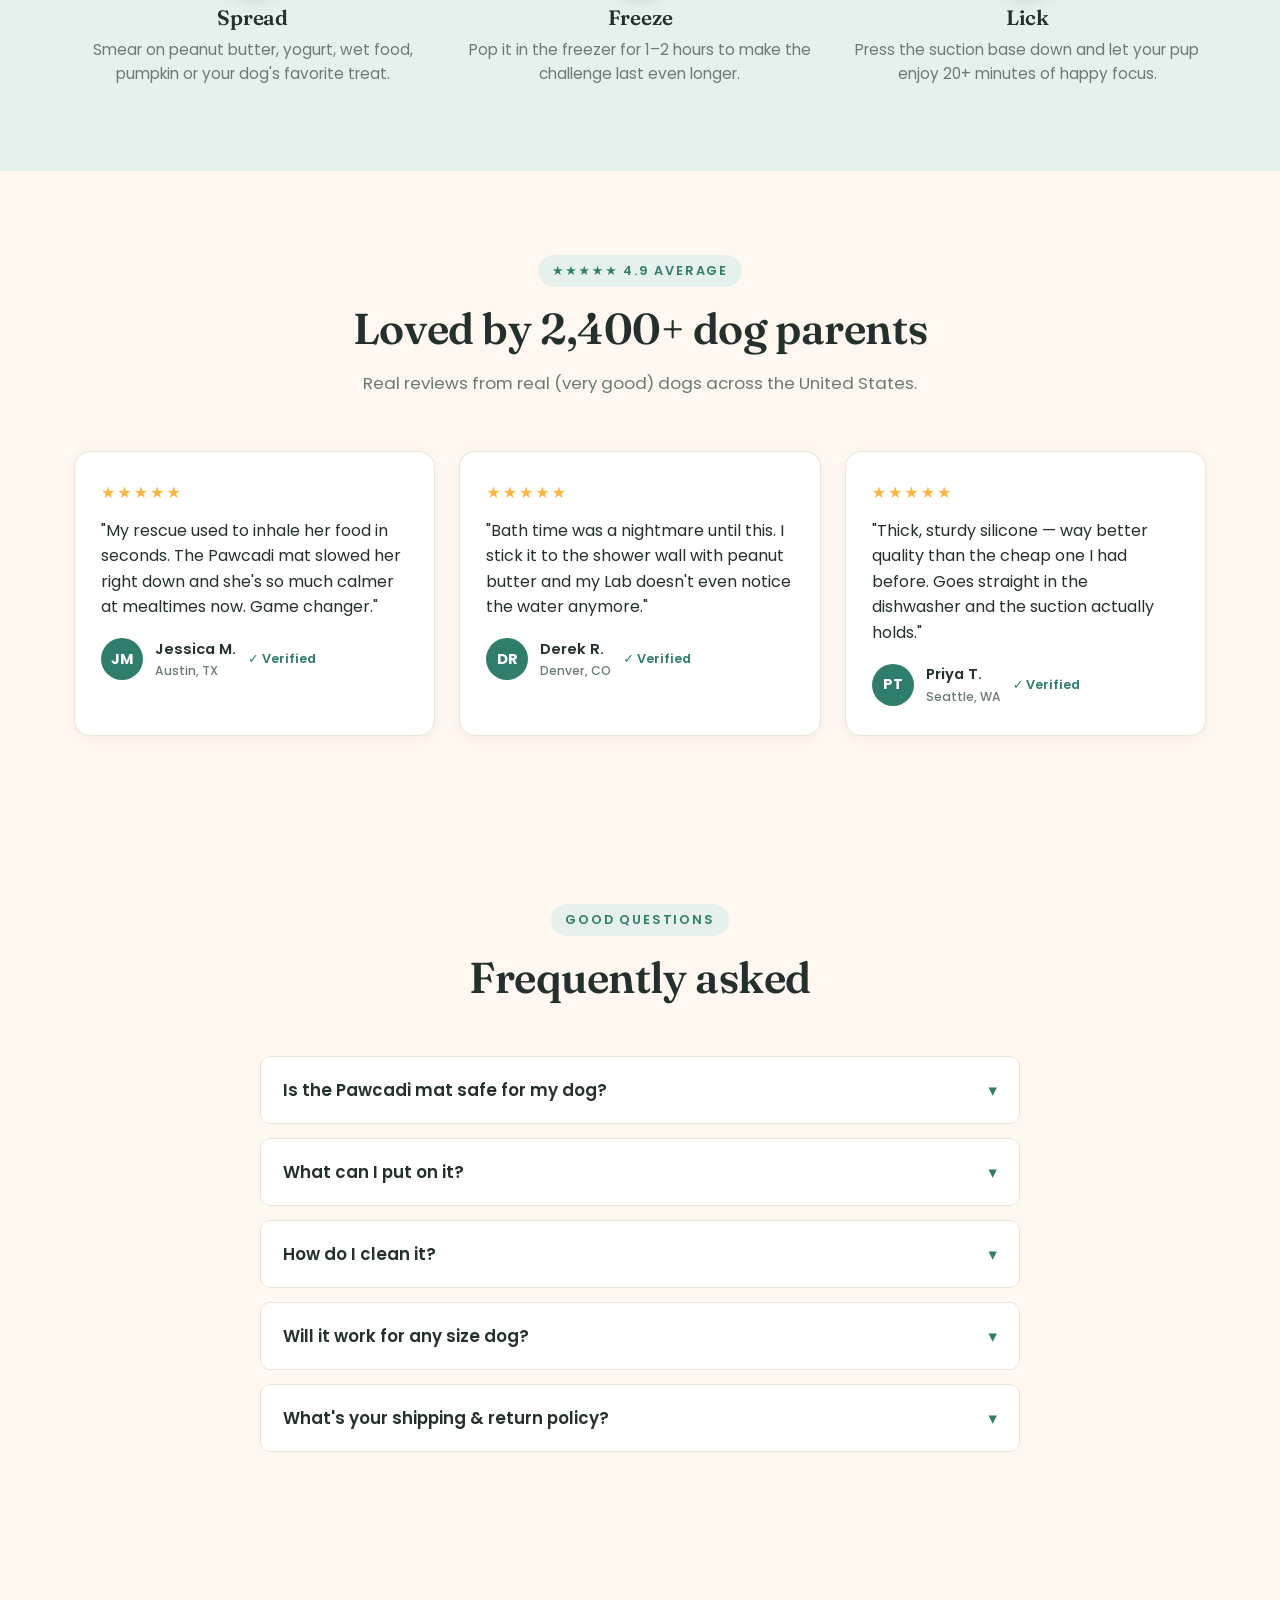
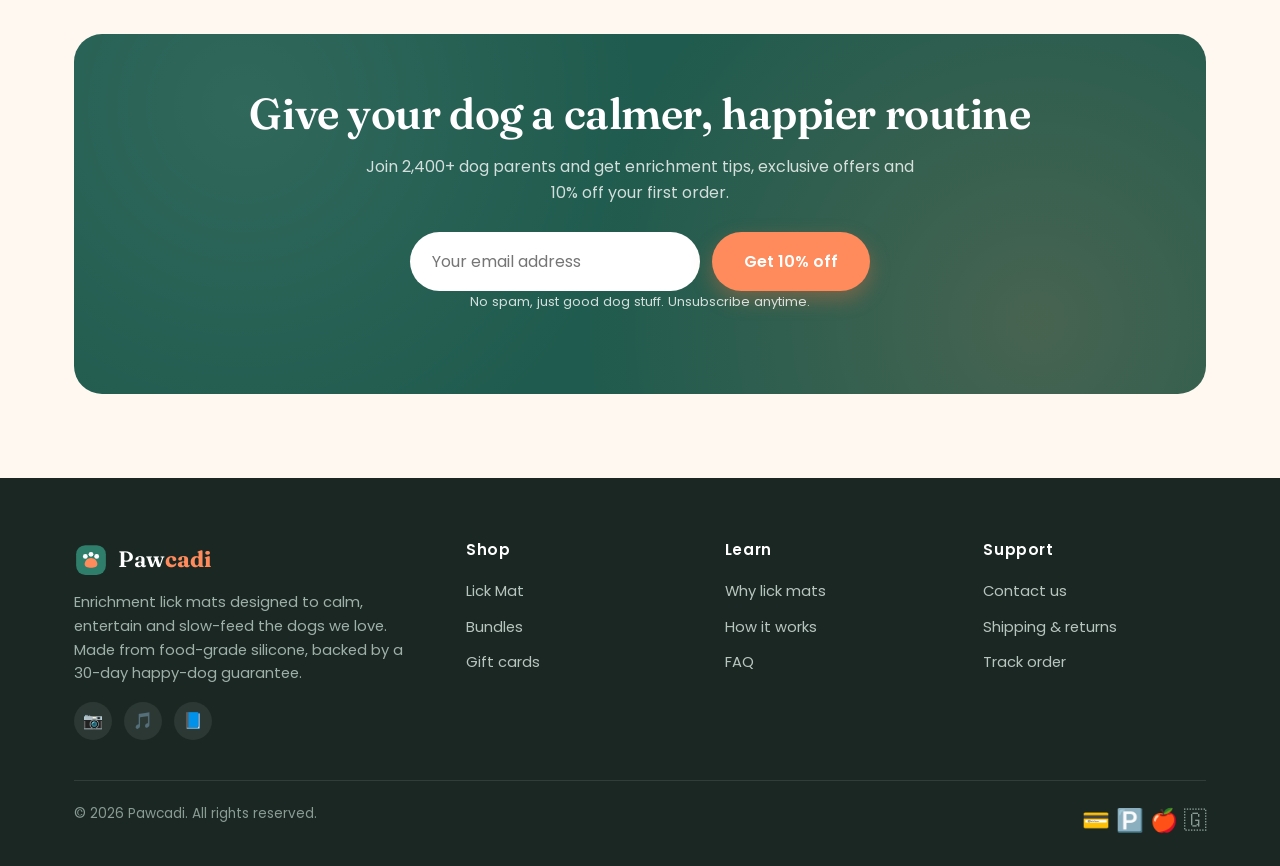
==== commit 859c9132: "Bilingual EN/ES storefront with dual currency (USD $15 / EUR €12) - Language toggle + browser auto-d" ====
--- a/index.html
+++ b/index.html
@@ -4,7 +4,7 @@
   <meta charset="UTF-8" />
   <meta name="viewport" content="width=device-width, initial-scale=1.0" />
   <title>Pawcadi — Enrichment Lick Mats for Dogs | Calm, Slow-Feed &amp; Treat</title>
-  <meta name="description" content="Pawcadi makes vet-approved silicone lick mats that calm anxious dogs, slow down fast eaters and turn treat time into 20 minutes of happy enrichment. Free US shipping over $35." />
+  <meta name="description" content="Pawcadi makes vet-approved silicone lick mats that calm anxious dogs, slow down fast eaters and turn treat time into 20 minutes of happy enrichment." />
 
   <!-- Open Graph -->
   <meta property="og:title" content="Pawcadi — Enrichment Lick Mats for Dogs" />
@@ -24,7 +24,7 @@
 <body>
 
   <!-- Announcement bar -->
-  <div class="announce">
+  <div class="announce" data-i18n-html="announce">
     🐾 <b>FREE</b> US shipping on orders over <b>$35</b> &nbsp;·&nbsp; 30-day happy-dog guarantee
   </div>
 
@@ -43,20 +43,23 @@
       </a>
 
       <nav class="nav-links" aria-label="Primary">
-        <a href="#shop">Shop</a>
-        <a href="#benefits">Why Lick Mats</a>
-        <a href="#how">How It Works</a>
-        <a href="#reviews">Reviews</a>
-        <a href="#faq">FAQ</a>
+        <a href="#shop" data-i18n="nav.shop">Shop</a>
+        <a href="#benefits" data-i18n="nav.why">Why Lick Mats</a>
+        <a href="#how" data-i18n="nav.how">How It Works</a>
+        <a href="#reviews" data-i18n="nav.reviews">Reviews</a>
+        <a href="#faq" data-i18n="nav.faq">FAQ</a>
       </nav>
 
       <div class="nav-actions">
+        <button class="lang-btn" id="langToggle" aria-label="Switch language / Cambiar idioma">
+          <span aria-hidden="true">🌐</span><span id="langCode">EN</span>
+        </button>
         <button class="cart-btn" id="openCart" aria-haspopup="dialog">
           <svg width="18" height="18" viewBox="0 0 24 24" fill="none" stroke="currentColor" stroke-width="2" stroke-linecap="round" stroke-linejoin="round" aria-hidden="true">
             <circle cx="9" cy="21" r="1"/><circle cx="20" cy="21" r="1"/>
             <path d="M1 1h4l2.7 13.4a2 2 0 0 0 2 1.6h9.7a2 2 0 0 0 2-1.6L23 6H6"/>
           </svg>
-          <span class="label">Cart</span>
+          <span class="label" data-i18n="nav.cart">Cart</span>
           <span class="cart-count" id="cartCount">0</span>
         </button>
         <button class="nav-toggle" id="navToggle" aria-label="Menu" aria-expanded="false">
@@ -71,20 +74,20 @@
     <section class="hero">
       <div class="container hero-grid">
         <div class="hero-copy">
-          <span class="eyebrow">Vet-approved enrichment</span>
-          <h1>Turn treat time into <em>20 minutes of calm</em>.</h1>
-          <p class="hero-lead">
+          <span class="eyebrow" data-i18n="hero.eyebrow">Vet-approved enrichment</span>
+          <h1 data-i18n-html="hero.h1">Turn treat time into <em>20 minutes of calm</em>.</h1>
+          <p class="hero-lead" data-i18n="hero.lead">
             The Pawcadi mat slows down fast eaters, soothes anxious pups and beats
             boredom — just spread, freeze and let the licking begin. Easy to clean,
             built to last, loved by dogs across the USA.
           </p>
           <div class="hero-cta">
-            <a href="#shop" class="btn btn-primary">Shop the Lick Mat →</a>
-            <a href="#how" class="btn btn-ghost">See how it works</a>
+            <a href="#shop" class="btn btn-primary" data-i18n="hero.cta1">Shop the Lick Mat →</a>
+            <a href="#how" class="btn btn-ghost" data-i18n="hero.cta2">See how it works</a>
           </div>
           <div class="hero-rating">
             <span class="stars" aria-hidden="true">★★★★★</span>
-            <span><b>4.9/5</b> from 2,400+ happy dog parents</span>
+            <span data-i18n-html="hero.rating"><b>4.9/5</b> from 2,400+ happy dog parents</span>
           </div>
         </div>
 
@@ -95,11 +98,11 @@
           </div>
           <div class="floating-card tl">
             <span class="ic">🦷</span>
-            <span>Dental friendly<small>Soothes &amp; cleans</small></span>
+            <span data-i18n-html="hero.card1">Dental friendly<small>Soothes &amp; cleans</small></span>
           </div>
           <div class="floating-card br">
             <span class="ic">⏱️</span>
-            <span>20 min of calm<small>Per fill, on average</small></span>
+            <span data-i18n-html="hero.card2">20 min of calm<small>Per fill, on average</small></span>
           </div>
         </div>
       </div>
@@ -108,10 +111,10 @@
     <!-- Trust strip -->
     <div class="trust">
       <div class="container trust-grid">
-        <div class="trust-item"><span class="ic">🌱</span> Food-grade silicone <small>100% BPA-free</small></div>
-        <div class="trust-item"><span class="ic">🧼</span> Dishwasher safe <small>Clean in seconds</small></div>
-        <div class="trust-item"><span class="ic">🚚</span> Fast US shipping <small>Free over $35</small></div>
-        <div class="trust-item"><span class="ic">💚</span> 30-day guarantee <small>Love it or refund</small></div>
+        <div class="trust-item"><span class="ic">🌱</span> <span data-i18n-html="trust.silicone">Food-grade silicone <small>100% BPA-free</small></span></div>
+        <div class="trust-item"><span class="ic">🧼</span> <span data-i18n-html="trust.dishwasher">Dishwasher safe <small>Clean in seconds</small></span></div>
+        <div class="trust-item"><span class="ic">🚚</span> <span data-i18n-html="trust.shipping">Fast US shipping <small>Free over $35</small></span></div>
+        <div class="trust-item"><span class="ic">💚</span> <span data-i18n-html="trust.guarantee">30-day guarantee <small>Love it or refund</small></span></div>
       </div>
     </div>
 
@@ -145,21 +148,21 @@
           <div class="buybox">
             <div class="rating-row">
               <span class="stars" aria-hidden="true">★★★★★</span>
-              <span>4.9 (2,418 reviews)</span>
-            </div>
-            <h2>The Pawcadi Enrichment Mat</h2>
-            <p class="subtitle">Spread. Freeze. Lick. The simplest way to calm, entertain and slow-feed your dog every single day. 20&nbsp;cm (7.9″) of food-grade silicone.</p>
+              <span data-i18n="prod.reviews">4.9 (2,418 reviews)</span>
+            </div>
+            <h2 data-i18n="prod.title">The Pawcadi Enrichment Mat</h2>
+            <p class="subtitle" data-i18n-html="prod.subtitle">Spread. Freeze. Lick. The simplest way to calm, entertain and slow-feed your dog every single day. 20&nbsp;cm (7.9″) of food-grade silicone.</p>
 
             <div class="price-row">
               <span class="price" id="displayPrice">$15.00</span>
-              <span class="price-old">$24.95</span>
-              <span class="price-save">Save 40%</span>
-            </div>
-            <p class="tax-note">Tax included. Free US shipping over $35.</p>
+              <span class="price-old" id="priceCompare">$24.95</span>
+              <span class="price-save" id="priceSave">Save 40%</span>
+            </div>
+            <p class="tax-note" data-i18n="prod.tax">Tax included. Free US shipping over $35.</p>
 
             <!-- Color -->
             <div class="opt-group">
-              <div class="opt-label">Color: <span class="val" id="colorVal">Leaf Green</span></div>
+              <div class="opt-label"><span data-i18n="prod.color">Color:</span> <span class="val" id="colorVal">Leaf Green</span></div>
               <div class="swatches" id="colorSwatches" role="group" aria-label="Color">
                 <button class="swatch is-active" data-color="#7fa650" data-name="Leaf Green" style="background:#7fa650" aria-label="Leaf Green"></button>
                 <button class="swatch" data-color="#3fa9c9" data-name="Ocean Blue" style="background:#3fa9c9" aria-label="Ocean Blue"></button>
@@ -169,11 +172,11 @@
 
             <!-- Bundle / size -->
             <div class="opt-group">
-              <div class="opt-label">Bundle</div>
+              <div class="opt-label" data-i18n="prod.bundle">Bundle</div>
               <div class="swatches" id="bundleSwatches" role="group" aria-label="Bundle">
-                <button class="swatch is-active" data-price="15.00" data-units="1" data-name="Single Mat">Single — $15.00</button>
-                <button class="swatch" data-price="27.00" data-units="2" data-name="2-Pack (Best Value)">2-Pack — $27.00</button>
-                <button class="swatch" data-price="36.00" data-units="3" data-name="3-Pack">3-Pack — $36.00</button>
+                <button class="swatch is-active" data-bundle="single" data-units="1">Single — $15.00</button>
+                <button class="swatch" data-bundle="2pack" data-units="2">2-Pack — $27.00</button>
+                <button class="swatch" data-bundle="3pack" data-units="3">3-Pack — $36.00</button>
               </div>
             </div>
 
@@ -184,14 +187,14 @@
                 <input id="qtyInput" type="number" value="1" min="1" max="20" inputmode="numeric" aria-label="Quantity" />
                 <button type="button" id="qtyPlus" aria-label="Increase quantity">+</button>
               </div>
-              <button class="btn btn-primary btn-add" id="addToCart">Add to cart</button>
+              <button class="btn btn-primary btn-add" id="addToCart" data-i18n="prod.add">Add to cart</button>
             </div>
 
             <ul class="buy-perks">
-              <li><span class="ic">✓</span> Slows fast eaters &amp; aids digestion</li>
-              <li><span class="ic">✓</span> Releases calming, anxiety-easing focus</li>
-              <li><span class="ic">✓</span> Strong suction base — stays put, no mess</li>
-              <li><span class="ic">✓</span> Freezer, microwave &amp; dishwasher safe</li>
+              <li><span class="ic">✓</span> <span data-i18n="prod.perk1">Slows fast eaters &amp; aids digestion</span></li>
+              <li><span class="ic">✓</span> <span data-i18n="prod.perk2">Releases calming, anxiety-easing focus</span></li>
+              <li><span class="ic">✓</span> <span data-i18n="prod.perk3">Strong suction base — stays put, no mess</span></li>
+              <li><span class="ic">✓</span> <span data-i18n="prod.perk4">Freezer, microwave &amp; dishwasher safe</span></li>
             </ul>
           </div>
         </div>
@@ -202,40 +205,40 @@
     <section id="benefits">
       <div class="container">
         <div class="section-head">
-          <span class="eyebrow">Why dogs &amp; vets love it</span>
-          <h2>More than a treat — it's enrichment</h2>
-          <p>Licking is a natural, self-soothing behavior. A Pawcadi mat channels it into real benefits your dog feels every day.</p>
+          <span class="eyebrow" data-i18n="ben.eyebrow">Why dogs &amp; vets love it</span>
+          <h2 data-i18n="ben.title">More than a treat — it's enrichment</h2>
+          <p data-i18n="ben.lead">Licking is a natural, self-soothing behavior. A Pawcadi mat channels it into real benefits your dog feels every day.</p>
         </div>
         <div class="benefits-grid">
           <article class="benefit">
             <div class="ic">😌</div>
-            <h3>Calms anxiety</h3>
-            <p>Repetitive licking releases endorphins that ease stress during storms, vet visits, grooming and time alone.</p>
+            <h3 data-i18n="ben.1t">Calms anxiety</h3>
+            <p data-i18n="ben.1p">Repetitive licking releases endorphins that ease stress during storms, vet visits, grooming and time alone.</p>
           </article>
           <article class="benefit">
             <div class="ic">🍽️</div>
-            <h3>Slows fast eaters</h3>
-            <p>Spreading food across the textured surface turns a 30-second gulp into a mindful meal — better for digestion.</p>
+            <h3 data-i18n="ben.2t">Slows fast eaters</h3>
+            <p data-i18n="ben.2p">Spreading food across the textured surface turns a 30-second gulp into a mindful meal — better for digestion.</p>
           </article>
           <article class="benefit">
             <div class="ic">🧠</div>
-            <h3>Beats boredom</h3>
-            <p>Mental stimulation tires dogs out the healthy way and curbs destructive chewing, barking and pacing.</p>
+            <h3 data-i18n="ben.3t">Beats boredom</h3>
+            <p data-i18n="ben.3p">Mental stimulation tires dogs out the healthy way and curbs destructive chewing, barking and pacing.</p>
           </article>
           <article class="benefit">
             <div class="ic">🦷</div>
-            <h3>Supports oral health</h3>
-            <p>The raised nubs gently massage gums and help scrape away plaque with every happy lick.</p>
+            <h3 data-i18n="ben.4t">Supports oral health</h3>
+            <p data-i18n="ben.4p">The raised nubs gently massage gums and help scrape away plaque with every happy lick.</p>
           </article>
           <article class="benefit">
             <div class="ic">🛁</div>
-            <h3>Stress-free grooming</h3>
-            <p>Stick it to the tub or wall to distract your pup through baths, nail trims and brushing.</p>
+            <h3 data-i18n="ben.5t">Stress-free grooming</h3>
+            <p data-i18n="ben.5p">Stick it to the tub or wall to distract your pup through baths, nail trims and brushing.</p>
           </article>
           <article class="benefit">
             <div class="ic">🧼</div>
-            <h3>Effortless cleanup</h3>
-            <p>One solid piece of food-grade silicone — pop it in the dishwasher and it's ready for tomorrow.</p>
+            <h3 data-i18n="ben.6t">Effortless cleanup</h3>
+            <p data-i18n="ben.6p">One solid piece of food-grade silicone — pop it in the dishwasher and it's ready for tomorrow.</p>
           </article>
         </div>
       </div>
@@ -245,24 +248,24 @@
     <section id="how" class="how">
       <div class="container">
         <div class="section-head">
-          <span class="eyebrow">Ready in 60 seconds</span>
-          <h2>Three steps to a calmer dog</h2>
+          <span class="eyebrow" data-i18n="how.eyebrow">Ready in 60 seconds</span>
+          <h2 data-i18n="how.title">Three steps to a calmer dog</h2>
         </div>
         <div class="steps">
           <div class="step">
             <div class="num">1</div>
-            <h3>Spread</h3>
-            <p>Smear on peanut butter, yogurt, wet food, pumpkin or your dog's favorite treat.</p>
+            <h3 data-i18n="how.1t">Spread</h3>
+            <p data-i18n="how.1p">Smear on peanut butter, yogurt, wet food, pumpkin or your dog's favorite treat.</p>
           </div>
           <div class="step">
             <div class="num">2</div>
-            <h3>Freeze</h3>
-            <p>Pop it in the freezer for 1–2 hours to make the challenge last even longer.</p>
+            <h3 data-i18n="how.2t">Freeze</h3>
+            <p data-i18n="how.2p">Pop it in the freezer for 1–2 hours to make the challenge last even longer.</p>
           </div>
           <div class="step">
             <div class="num">3</div>
-            <h3>Lick</h3>
-            <p>Press the suction base down and let your pup enjoy 20+ minutes of happy focus.</p>
+            <h3 data-i18n="how.3t">Lick</h3>
+            <p data-i18n="how.3p">Press the suction base down and let your pup enjoy 20+ minutes of happy focus.</p>
           </div>
         </div>
       </div>
@@ -272,36 +275,36 @@
     <section id="reviews">
       <div class="container">
         <div class="section-head">
-          <span class="eyebrow">★★★★★ 4.9 average</span>
-          <h2>Loved by 2,400+ dog parents</h2>
-          <p>Real reviews from real (very good) dogs across the United States.</p>
+          <span class="eyebrow" data-i18n="rev.eyebrow">★★★★★ 4.9 average</span>
+          <h2 data-i18n="rev.title">Loved by 2,400+ dog parents</h2>
+          <p data-i18n="rev.lead">Real reviews from real (very good) dogs across the United States.</p>
         </div>
         <div class="reviews-grid">
           <article class="review">
             <div class="stars" aria-hidden="true">★★★★★</div>
-            <p>"My rescue used to inhale her food in seconds. The Pawcadi mat slowed her right down and she's so much calmer at mealtimes now. Game changer."</p>
+            <p data-i18n="rev.1p">"My rescue used to inhale her food in seconds. The Pawcadi mat slowed her right down and she's so much calmer at mealtimes now. Game changer."</p>
             <div class="reviewer">
-              <span class="avatar">JM</span>
-              <span>Jessica M. <small>Austin, TX</small></span>
-              <span class="verified">✓ Verified</span>
+              <span class="avatar" data-i18n="rev.1a">JM</span>
+              <span data-i18n-html="rev.1n">Jessica M. <small>Austin, TX</small></span>
+              <span class="verified" data-i18n="rev.verified">✓ Verified</span>
             </div>
           </article>
           <article class="review">
             <div class="stars" aria-hidden="true">★★★★★</div>
-            <p>"Bath time was a nightmare until this. I stick it to the shower wall with peanut butter and my Lab doesn't even notice the water anymore."</p>
+            <p data-i18n="rev.2p">"Bath time was a nightmare until this. I stick it to the shower wall with peanut butter and my Lab doesn't even notice the water anymore."</p>
             <div class="reviewer">
-              <span class="avatar">DR</span>
-              <span>Derek R. <small>Denver, CO</small></span>
-              <span class="verified">✓ Verified</span>
+              <span class="avatar" data-i18n="rev.2a">DR</span>
+              <span data-i18n-html="rev.2n">Derek R. <small>Denver, CO</small></span>
+              <span class="verified" data-i18n="rev.verified">✓ Verified</span>
             </div>
           </article>
           <article class="review">
             <div class="stars" aria-hidden="true">★★★★★</div>
-            <p>"Thick, sturdy silicone — way better quality than the cheap one I had before. Goes straight in the dishwasher and the suction actually holds."</p>
+            <p data-i18n="rev.3p">"Thick, sturdy silicone — way better quality than the cheap one I had before. Goes straight in the dishwasher and the suction actually holds."</p>
             <div class="reviewer">
-              <span class="avatar">PT</span>
-              <span>Priya T. <small>Seattle, WA</small></span>
-              <span class="verified">✓ Verified</span>
+              <span class="avatar" data-i18n="rev.3a">PT</span>
+              <span data-i18n-html="rev.3n">Priya T. <small>Seattle, WA</small></span>
+              <span class="verified" data-i18n="rev.verified">✓ Verified</span>
             </div>
           </article>
         </div>
@@ -312,34 +315,34 @@
     <section id="faq">
       <div class="container">
         <div class="section-head">
-          <span class="eyebrow">Good questions</span>
-          <h2>Frequently asked</h2>
+          <span class="eyebrow" data-i18n="faq.eyebrow">Good questions</span>
+          <h2 data-i18n="faq.title">Frequently asked</h2>
         </div>
         <div class="faq">
           <div class="faq-item">
-            <button class="faq-q">Is the Pawcadi mat safe for my dog?
+            <button class="faq-q"><span data-i18n="faq.q1">Is the Pawcadi mat safe for my dog?</span>
               <span class="chev" aria-hidden="true">▾</span></button>
-            <div class="faq-a"><p>Yes. It's made from 100% food-grade, BPA-free silicone with no fillers. As with any feeding product, always supervise your dog and replace the mat if it becomes damaged.</p></div>
+            <div class="faq-a"><p data-i18n="faq.a1">Yes. It's made from 100% food-grade, BPA-free silicone with no fillers. As with any feeding product, always supervise your dog and replace the mat if it becomes damaged.</p></div>
           </div>
           <div class="faq-item">
-            <button class="faq-q">What can I put on it?
+            <button class="faq-q"><span data-i18n="faq.q2">What can I put on it?</span>
               <span class="chev" aria-hidden="true">▾</span></button>
-            <div class="faq-a"><p>Anything spreadable and dog-safe: peanut butter (xylitol-free), plain yogurt, wet food, mashed banana, pumpkin purée, bone broth or wet kibble. Freeze it to make the fun last longer.</p></div>
+            <div class="faq-a"><p data-i18n="faq.a2">Anything spreadable and dog-safe: peanut butter (xylitol-free), plain yogurt, wet food, mashed banana, pumpkin purée, bone broth or wet kibble. Freeze it to make the fun last longer.</p></div>
           </div>
           <div class="faq-item">
-            <button class="faq-q">How do I clean it?
+            <button class="faq-q"><span data-i18n="faq.q3">How do I clean it?</span>
               <span class="chev" aria-hidden="true">▾</span></button>
-            <div class="faq-a"><p>It's top-rack dishwasher safe, or rinse it under warm soapy water. The single-piece silicone design means no cracks or seams for food to hide in.</p></div>
+            <div class="faq-a"><p data-i18n="faq.a3">It's top-rack dishwasher safe, or rinse it under warm soapy water. The single-piece silicone design means no cracks or seams for food to hide in.</p></div>
           </div>
           <div class="faq-item">
-            <button class="faq-q">Will it work for any size dog?
+            <button class="faq-q"><span data-i18n="faq.q4">Will it work for any size dog?</span>
               <span class="chev" aria-hidden="true">▾</span></button>
-            <div class="faq-a"><p>Absolutely — from Chihuahuas to Great Danes. The mat suits all breeds; just match the portion size to your dog and supervise smaller pups.</p></div>
+            <div class="faq-a"><p data-i18n="faq.a4">Absolutely — from Chihuahuas to Great Danes. The mat suits all breeds; just match the portion size to your dog and supervise smaller pups.</p></div>
           </div>
           <div class="faq-item">
-            <button class="faq-q">What's your shipping &amp; return policy?
+            <button class="faq-q"><span data-i18n="faq.q5">What's your shipping &amp; return policy?</span>
               <span class="chev" aria-hidden="true">▾</span></button>
-            <div class="faq-a"><p>We ship across the USA in 3–5 business days, free on orders over $35. Not happy? Return it within 30 days for a full refund — no questions asked.</p></div>
+            <div class="faq-a"><p data-i18n="faq.a5">We ship across the USA in 3–5 business days, free on orders over $35. Not happy? Return it within 30 days for a full refund — no questions asked.</p></div>
           </div>
         </div>
       </div>
@@ -349,13 +352,13 @@
     <section>
       <div class="container">
         <div class="cta-band">
-          <h2>Give your dog a calmer, happier routine</h2>
-          <p>Join 2,400+ dog parents and get enrichment tips, exclusive offers and 10% off your first order.</p>
+          <h2 data-i18n="cta.title">Give your dog a calmer, happier routine</h2>
+          <p data-i18n="cta.lead">Join 2,400+ dog parents and get enrichment tips, exclusive offers and 10% off your first order.</p>
           <form class="newsletter" id="newsletter">
-            <input type="email" placeholder="Your email address" aria-label="Email address" required />
-            <button class="btn btn-primary" type="submit">Get 10% off</button>
+            <input type="email" placeholder="Your email address" data-i18n-ph="cta.email" aria-label="Email address" required />
+            <button class="btn btn-primary" type="submit" data-i18n="cta.btn">Get 10% off</button>
           </form>
-          <p class="cta-note">No spam, just good dog stuff. Unsubscribe anytime.</p>
+          <p class="cta-note" data-i18n="cta.note">No spam, just good dog stuff. Unsubscribe anytime.</p>
         </div>
       </div>
     </section>
@@ -375,7 +378,7 @@
             </svg>
             <span style="color:#fff">Paw<b style="color:#ff8a5b">cadi</b></span>
           </a>
-          <p>Enrichment lick mats designed to calm, entertain and slow-feed the dogs we love. Made from food-grade silicone, backed by a 30-day happy-dog guarantee.</p>
+          <p data-i18n="foot.about">Enrichment lick mats designed to calm, entertain and slow-feed the dogs we love. Made from food-grade silicone, backed by a 30-day happy-dog guarantee.</p>
           <div class="socials">
             <a href="#" aria-label="Instagram">📷</a>
             <a href="#" aria-label="TikTok">🎵</a>
@@ -383,26 +386,26 @@
           </div>
         </div>
         <div class="footer-col">
-          <h4>Shop</h4>
-          <a href="#shop">Lick Mat</a>
-          <a href="#shop">Bundles</a>
-          <a href="#shop">Gift cards</a>
+          <h4 data-i18n="foot.shopH">Shop</h4>
+          <a href="#shop" data-i18n="foot.shop1">Lick Mat</a>
+          <a href="#shop" data-i18n="foot.shop2">Bundles</a>
+          <a href="#shop" data-i18n="foot.shop3">Gift cards</a>
         </div>
         <div class="footer-col">
-          <h4>Learn</h4>
-          <a href="#benefits">Why lick mats</a>
-          <a href="#how">How it works</a>
-          <a href="#faq">FAQ</a>
+          <h4 data-i18n="foot.learnH">Learn</h4>
+          <a href="#benefits" data-i18n="foot.learn1">Why lick mats</a>
+          <a href="#how" data-i18n="foot.learn2">How it works</a>
+          <a href="#faq" data-i18n="foot.learn3">FAQ</a>
         </div>
         <div class="footer-col">
-          <h4>Support</h4>
-          <a href="#">Contact us</a>
-          <a href="#">Shipping &amp; returns</a>
-          <a href="#">Track order</a>
+          <h4 data-i18n="foot.supportH">Support</h4>
+          <a href="#" data-i18n="foot.support1">Contact us</a>
+          <a href="#" data-i18n="foot.support2">Shipping &amp; returns</a>
+          <a href="#" data-i18n="foot.support3">Track order</a>
         </div>
       </div>
       <div class="footer-bottom">
-        <span>© <span id="year"></span> Pawcadi. All rights reserved.</span>
+        <span>© <span id="year"></span> Pawcadi. <span data-i18n="foot.rights">All rights reserved.</span></span>
         <span class="payments" aria-label="Accepted payments">💳 🅿️ 🍎 🇬</span>
       </div>
     </div>
@@ -412,14 +415,14 @@
   <div class="overlay" id="overlay"></div>
   <aside class="drawer" id="drawer" role="dialog" aria-modal="true" aria-label="Shopping cart">
     <div class="drawer-head">
-      <h3>Your cart</h3>
+      <h3 data-i18n="cart.title">Your cart</h3>
       <button class="drawer-close" id="closeCart" aria-label="Close cart">×</button>
     </div>
     <div class="drawer-body" id="cartBody"></div>
     <div class="drawer-foot">
-      <div class="cart-total"><span>Subtotal</span><span id="cartTotal">$0.00</span></div>
+      <div class="cart-total"><span data-i18n="cart.subtotal">Subtotal</span><span id="cartTotal">$0.00</span></div>
       <p class="ship-note" id="shipNote">Add $35.00 more for free shipping.</p>
-      <button class="btn btn-dark btn-block" id="checkoutBtn">Checkout</button>
+      <button class="btn btn-dark btn-block" id="checkoutBtn" data-i18n="cart.checkout">Checkout</button>
     </div>
   </aside>
 
--- a/css/styles.css
+++ b/css/styles.css
@@ -234,6 +234,23 @@
   transition: background .2s ease;
 }
 .cart-btn:hover { background: var(--brand-dark); }
+
+.lang-btn {
+  display: inline-flex;
+  align-items: center;
+  gap: 6px;
+  background: none;
+  color: var(--ink);
+  border: 1.5px solid var(--line);
+  padding: 9px 13px;
+  border-radius: 100px;
+  font: inherit;
+  font-weight: 600;
+  font-size: .85rem;
+  cursor: pointer;
+  transition: border-color .2s ease, background .2s ease;
+}
+.lang-btn:hover { border-color: var(--brand); background: var(--brand-soft); }
 .cart-count {
   background: var(--accent);
   color: #fff;
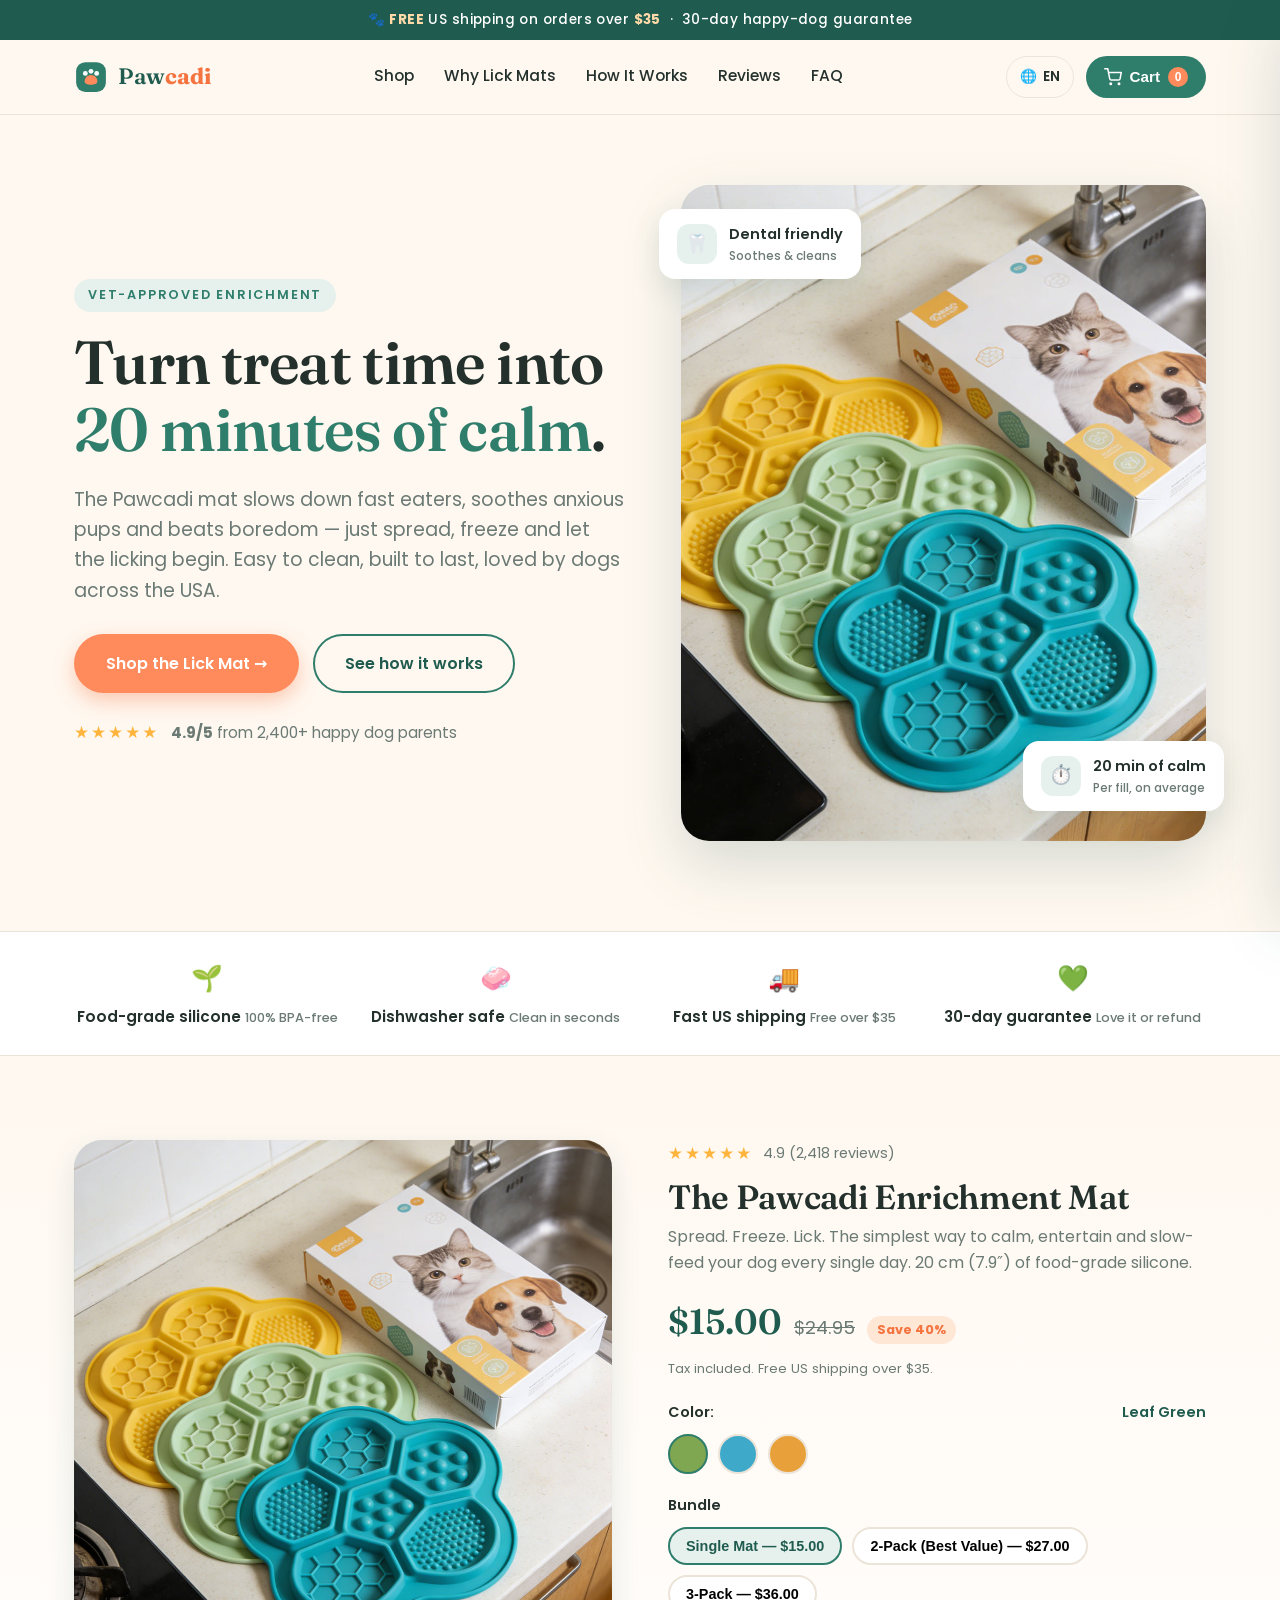
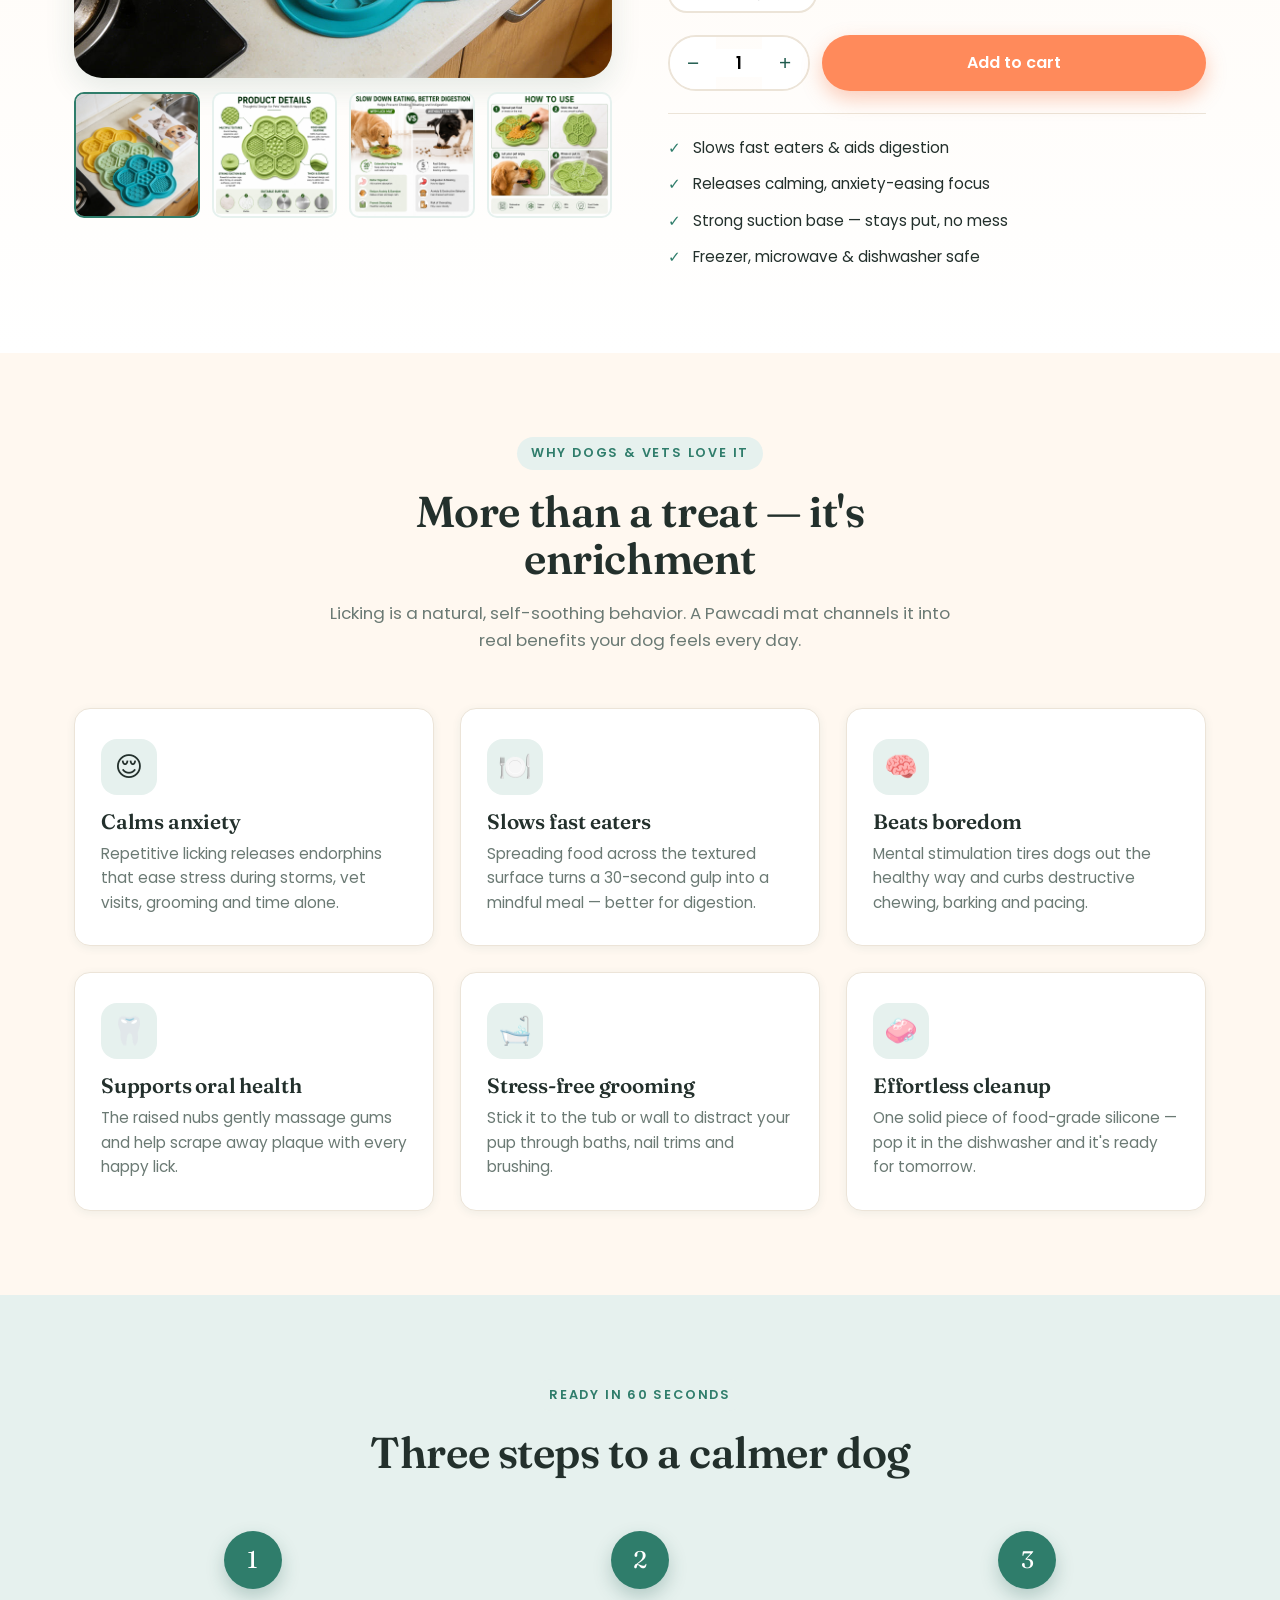
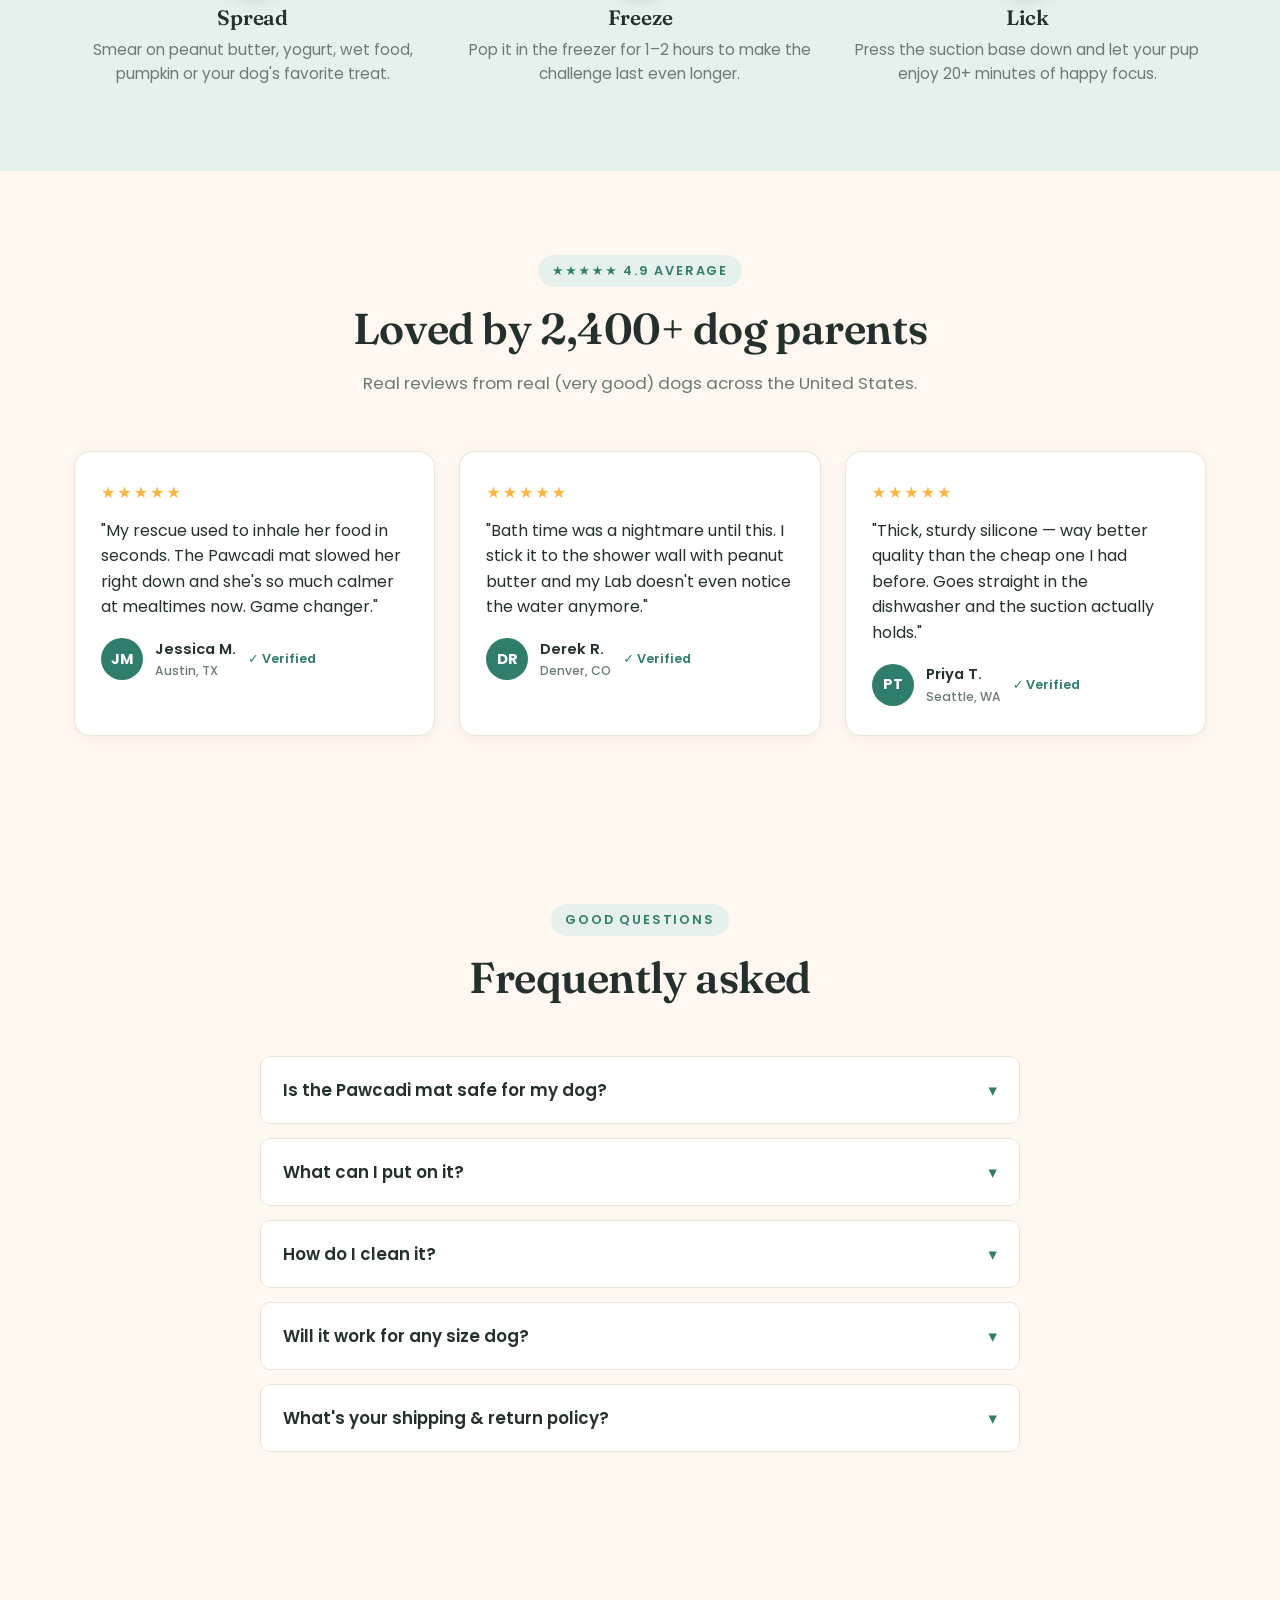
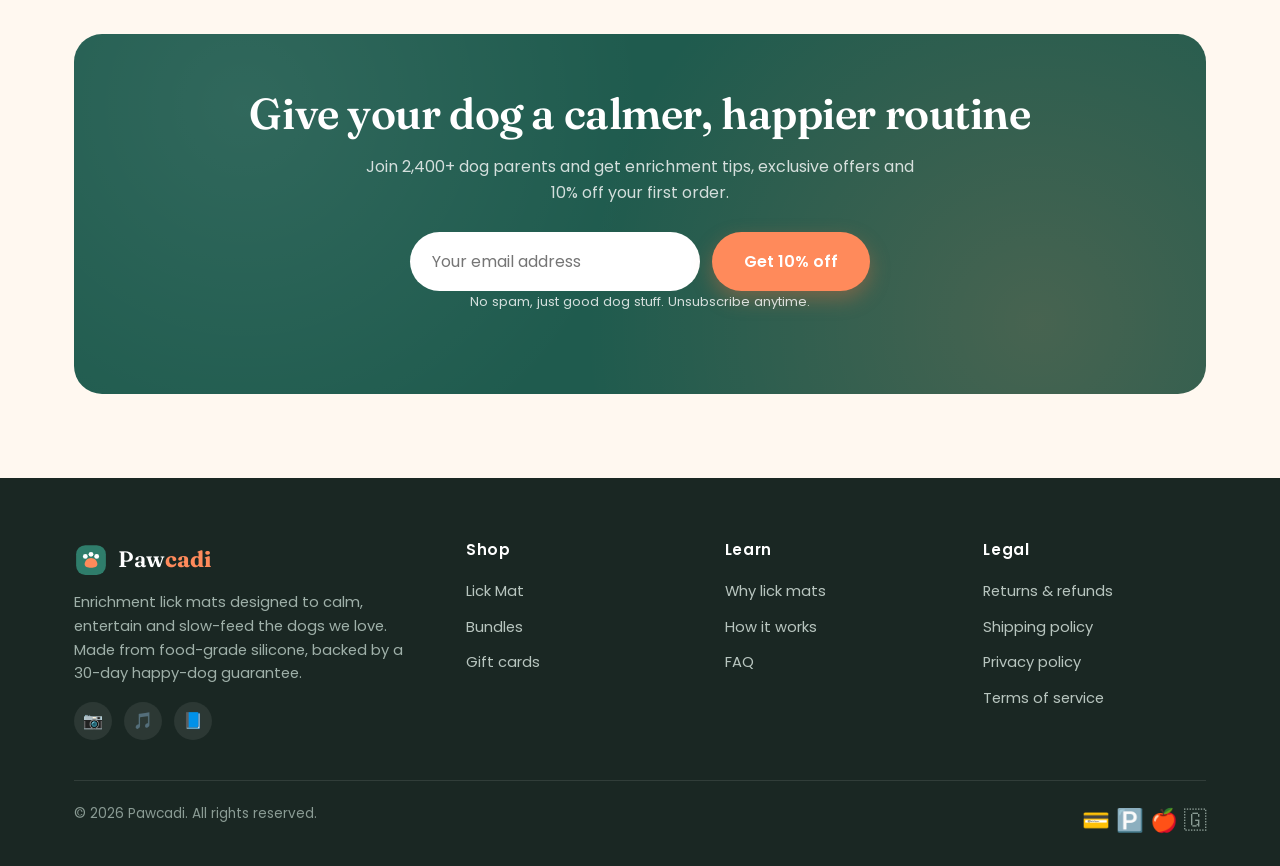
==== commit a523a077: "Wire Shopify policy pages into the footer (ad-ready) Replace dead footer links with a Legal column l" ====
--- a/index.html
+++ b/index.html
@@ -398,10 +398,11 @@
           <a href="#faq" data-i18n="foot.learn3">FAQ</a>
         </div>
         <div class="footer-col">
-          <h4 data-i18n="foot.supportH">Support</h4>
-          <a href="#" data-i18n="foot.support1">Contact us</a>
-          <a href="#" data-i18n="foot.support2">Shipping &amp; returns</a>
-          <a href="#" data-i18n="foot.support3">Track order</a>
+          <h4 data-i18n="foot.legalH">Legal</h4>
+          <a href="https://pawcadi.myshopify.com/policies/refund-policy" target="_blank" rel="noopener" data-i18n="foot.legal1">Returns &amp; refunds</a>
+          <a href="https://pawcadi.myshopify.com/policies/shipping-policy" target="_blank" rel="noopener" data-i18n="foot.legal2">Shipping policy</a>
+          <a href="https://pawcadi.myshopify.com/policies/privacy-policy" target="_blank" rel="noopener" data-i18n="foot.legal3">Privacy policy</a>
+          <a href="https://pawcadi.myshopify.com/policies/terms-of-service" target="_blank" rel="noopener" data-i18n="foot.legal4">Terms of service</a>
         </div>
       </div>
       <div class="footer-bottom">
